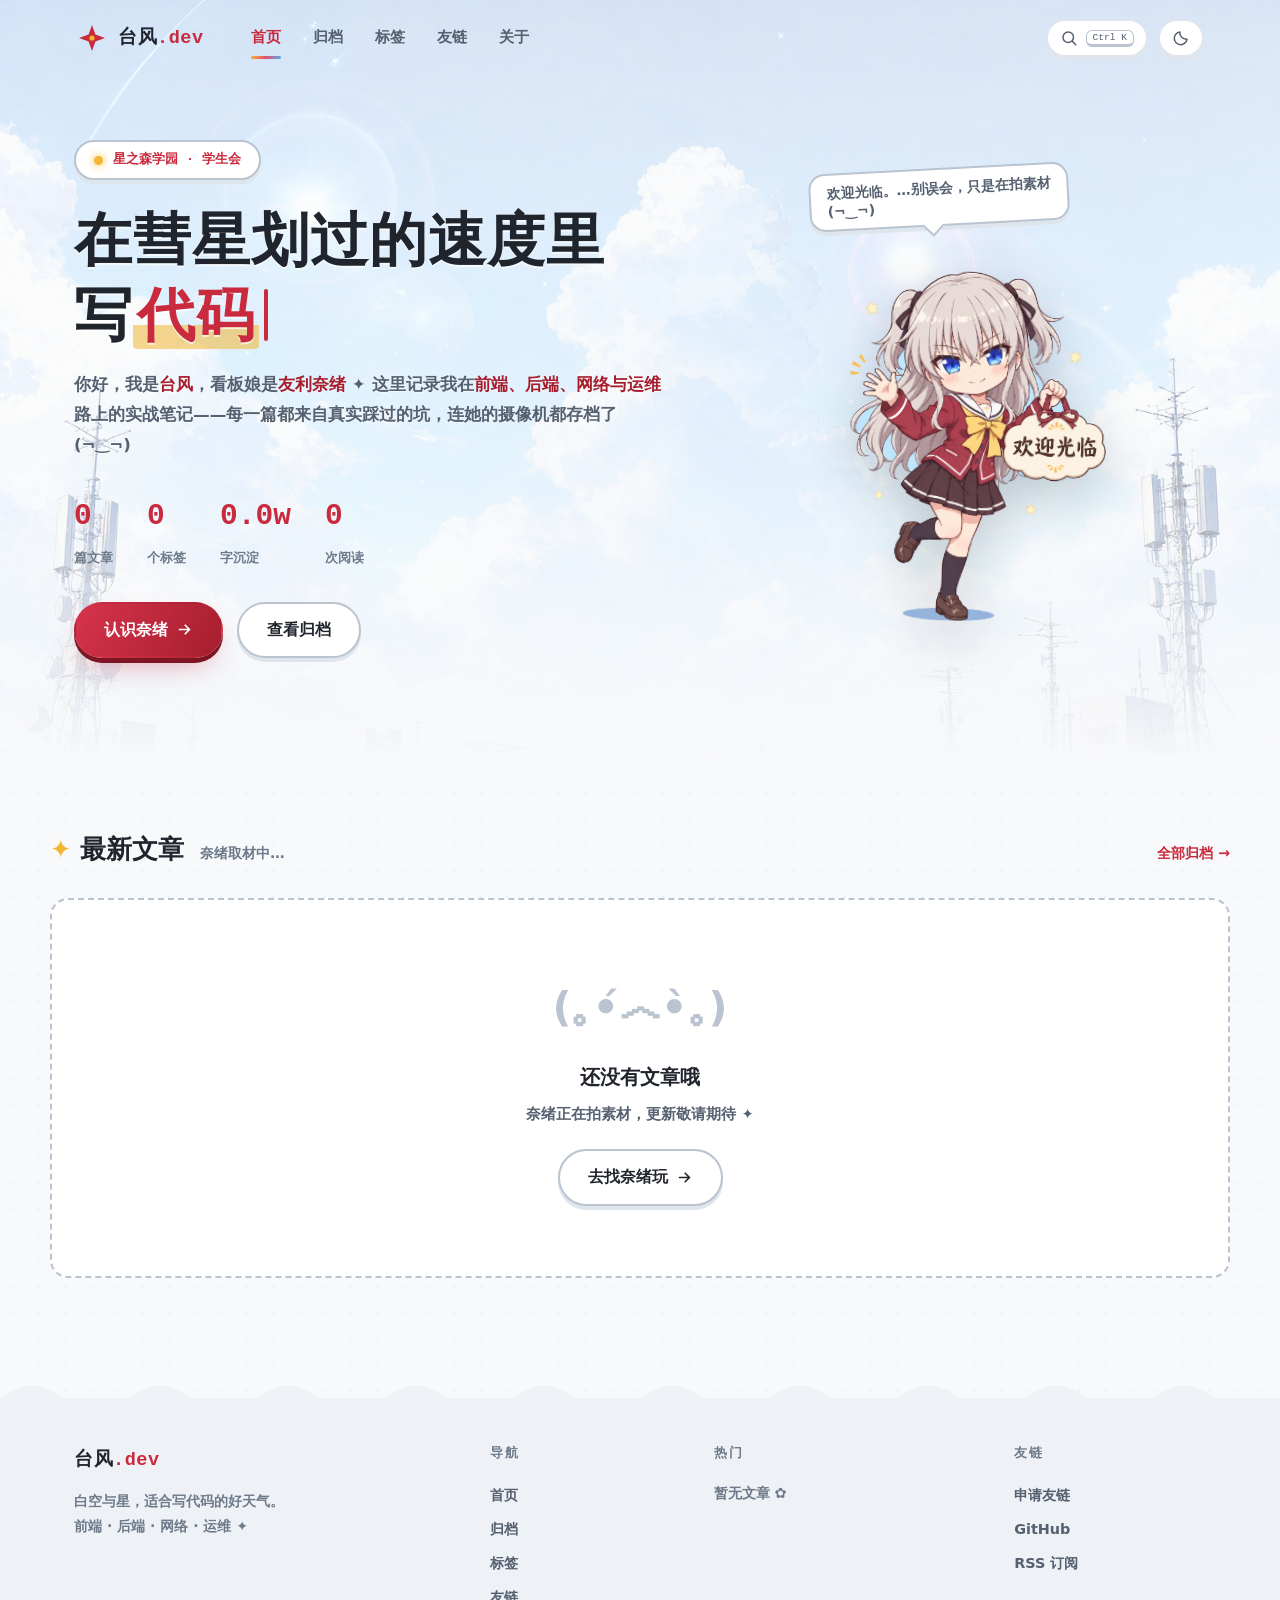
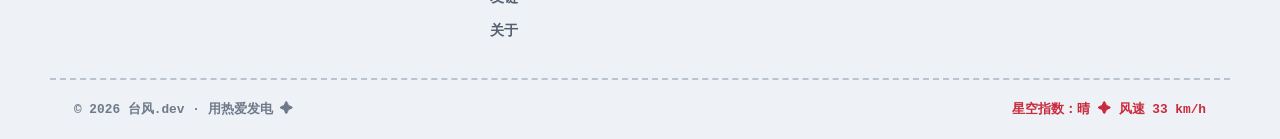
==== index.html @ ea3598ba "Publish 白空与星 static blog" ====
<!DOCTYPE html>
<html lang="zh-CN" data-theme="light">
<head>
<meta charset="UTF-8">
<meta name="viewport" content="width=device-width, initial-scale=1.0">
<title>台风.dev — 白空与星的技术博客</title>
<meta name="description" content="台风的个人技术博客：白色为主的二次元配色，看板娘友利奈绪，前端、后端、网络与运维的实战笔记。">
<link rel="icon" href="data:image/svg+xml,%3Csvg xmlns='http://www.w3.org/2000/svg' viewBox='0 0 32 32'%3E%3Ccircle cx='16' cy='16' r='15' fill='%23ffffff'/%3E%3Cpath d='M16 4l3 9 9 3-9 3-3 9-3-9-9-3 9-3z' fill='%23c92a3d'/%3E%3Ccircle cx='16' cy='16' r='2.4' fill='%23f2b632'/%3E%3C/svg%3E">
<link rel="stylesheet" href="css/style.css">
</head>
<body>
<div class="progress-bar" id="progressBar"></div>
<div class="petals" id="petals" aria-hidden="true"></div>

<header class="nav" id="nav">
  <div class="nav-inner">
    <a class="logo" href="#/" aria-label="返回首页">
      <svg class="logo-mark" viewBox="0 0 32 32" aria-hidden="true">
        <path d="M16 3l3.4 9.6L29 16l-9.6 3.4L16 29l-3.4-9.6L3 16l9.6-3.4z" fill="currentColor"/>
        <circle cx="16" cy="16" r="2.6" fill="var(--amber)"/>
      </svg>
      <span class="logo-text">台风<i>.dev</i></span>
    </a>
    <nav class="nav-links" id="navLinks" aria-label="主导航">
      <a href="#/" data-nav="home">首页</a>
      <a href="#/archive" data-nav="archive">归档</a>
      <a href="#/tags" data-nav="tags">标签</a>
      <a href="#/links" data-nav="links">友链</a>
      <a href="#/about" data-nav="about">关于</a>
      <span class="nav-indicator" id="navIndicator"></span>
    </nav>
    <div class="nav-actions">
      <button class="icon-btn search-trigger" id="searchTrigger" aria-label="搜索文章 (Ctrl+K)" title="搜索 (Ctrl+K)">
        <svg viewBox="0 0 24 24"><circle cx="11" cy="11" r="7"/><path d="M21 21l-4.3-4.3"/></svg>
        <kbd>Ctrl K</kbd>
      </button>
      <button class="icon-btn" id="themeToggle" aria-label="切换主题" title="切换主题"></button>
      <button class="icon-btn menu-btn" id="menuBtn" aria-label="打开菜单" aria-expanded="false">
        <svg viewBox="0 0 24 24"><path d="M4 7h16M4 12h16M4 17h16"/></svg>
      </button>
    </div>
  </div>
</header>

<main id="view" class="view"></main>

<footer class="footer">
  <svg class="footer-wave" viewBox="0 0 1200 33" preserveAspectRatio="none" aria-hidden="true">
    <path d="M0 33 Q30 6 60 33 T120 33 T180 33 T240 33 T300 33 T360 33 T420 33 T480 33 T540 33 T600 33 T660 33 T720 33 T780 33 T840 33 T900 33 T960 33 T1020 33 T1080 33 T1140 33 T1200 33 Z" fill="var(--bg2)"/>
  </svg>
  <div class="footer-inner">
    <div class="footer-brand">
      <span class="logo-text">台风<i>.dev</i></span>
      <p>白空与星，适合写代码的好天气。<br>前端 · 后端 · 网络 · 运维 ✦</p>
    </div>
    <div class="footer-col">
      <h4>导航</h4>
      <a href="#/">首页</a><a href="#/archive">归档</a><a href="#/tags">标签</a><a href="#/links">友链</a><a href="#/about">关于</a>
    </div>
    <div class="footer-col">
      <h4>热门</h4>
      <div id="footerHot"></div>
    </div>
    <div class="footer-col">
      <h4>友链</h4>
      <a href="#/links">申请友链</a>
      <a href="https://github.com/taifeng1230" target="_blank" rel="noopener">GitHub</a>
      <a href="#" id="footerRss">RSS 订阅</a>
    </div>
  </div>
  <div class="footer-base">
    <span>© 2026 台风.dev · 用热爱发电 ✦</span>
    <span class="footer-wind" id="footerWind">星空指数：晴</span>
  </div>
</footer>

<button class="back-top" id="backTop" aria-label="回到顶部" title="回到顶部">
  <svg viewBox="0 0 24 24"><path d="M12 19V5M5 12l7-7 7 7"/></svg>
</button>

<div class="search-overlay" id="searchOverlay" hidden>
  <div class="search-panel" role="dialog" aria-modal="true" aria-label="搜索文章">
    <div class="search-input-row">
      <svg viewBox="0 0 24 24"><circle cx="11" cy="11" r="7"/><path d="M21 21l-4.3-4.3"/></svg>
      <input type="text" id="searchInput" placeholder="搜索标题、标签或正文…" autocomplete="off">
      <kbd>Esc</kbd>
    </div>
    <div class="search-results" id="searchResults"></div>
    <div class="search-hints"><span><kbd>↑</kbd><kbd>↓</kbd> 选择</span><span><kbd>Enter</kbd> 打开</span><span><kbd>Esc</kbd> 关闭</span></div>
  </div>
</div>

<div class="toast-stack" id="toastStack" aria-live="polite"></div>

<div class="search-overlay" id="rssOverlay" hidden>
  <div class="search-panel rss-panel" role="dialog" aria-modal="true" aria-label="RSS 订阅说明">
    <div class="rss-head">
      <h3>✦ RSS 订阅</h3>
      <button class="icon-btn" id="rssClose" aria-label="关闭 RSS 面板">
        <svg viewBox="0 0 24 24"><path d="M6 6l12 12M18 6L6 18"/></svg>
      </button>
    </div>
    <div class="rss-body">
      <p class="rss-what">RSS 是一种<b>站点更新订阅格式</b>：把下面的订阅地址交给阅读器（Feedly、Inoreader、NetNewsWire 等），它会定期抓取本站的 feed.xml——有新文章时自动出现在你的订阅列表里，不用反复打开博客检查更新。</p>
      <div class="rss-url-row">
        <code id="rssUrl">…</code>
        <button class="btn btn-ghost" id="rssCopy">复制地址</button>
      </div>
      <p class="cf-hint" id="rssNote"></p>
      <div class="rss-actions">
        <button class="btn btn-primary" id="rssDownload">下载 feed.xml</button>
        <a class="btn btn-ghost" href="https://github.com/taifeng1230" target="_blank" rel="noopener">去 GitHub 找站长</a>
      </div>
    </div>
  </div>
</div>

<script src="js/posts.js"></script>
<script src="js/app.js"></script>
</body>
</html>
---- css/style.css ----
/* ============================================================
   台风.dev · 白空与星 — 白色为主的二次元配色
   取色自友利奈绪：星之森制服绯红 × 领结琥珀 × 瞳色钴蓝 × 银发冷灰
   昼：白空（white-dominant）  夜：星空（Charlotte 星夜）
   ============================================================ */

:root {
  --bg: #f8f9fb;
  --bg2: #eef1f5;
  --surface: #ffffff;
  --surface2: #f4f6f9;
  --overlay: rgba(255, 255, 255, .9);
  --line: #dfe5ec;
  --line-strong: #b9c4d0;
  --ink: #20242c;
  --muted: #556070;
  --faint: #6e7a8a;

  --brand: #e8506a;
  --brand-deep: #c92a3d;
  --brand-ink: #a61e2e;
  --sky: #4dabf7;
  --sky-deep: #1971c2;
  --lav: #b197fc;
  --lav-deep: #6741d9;
  --mint: #37b24d;
  --amber: #f2b632;
  --amber-deep: #946800;
  --magenta: #d6336c;
  --green: #2f9e44;
  --red: #e03131;
  --violet: #7048e8;
  --blue: #228be6;

  --grad-brand: linear-gradient(120deg, #f2b632, #e8506a 48%, #4dabf7);
  --grad-btn: linear-gradient(120deg, #d6334c, #a61e2e);
  --hard: 0 4px 0 var(--line);
  --shadow: 0 18px 44px -18px rgba(32, 36, 44, .22);
  --radius: 18px;
  --nav-h: 76px;
  --mono: "Cascadia Code", "JetBrains Mono", Consolas, "Courier New", monospace;
  --sans: "Segoe UI", "PingFang SC", "Hiragino Sans GB", "Microsoft YaHei", system-ui, sans-serif;
  --star-uri: url("data:image/svg+xml,%3Csvg xmlns='http://www.w3.org/2000/svg' viewBox='0 0 24 24'%3E%3Cpath d='M12 2l2.4 7.6L22 12l-7.6 2.4L12 22l-2.4-7.6L2 12l7.6-2.4z' fill='%23ffffff'/%3E%3C/svg%3E");
}

[data-theme="dark"] {
  --bg: #10141d;
  --bg2: #161c28;
  --surface: #1a2130;
  --surface2: #232c3d;
  --overlay: rgba(16, 20, 29, .9);
  --line: rgba(116, 192, 252, .2);
  --line-strong: rgba(116, 192, 252, .42);
  --ink: #f2f5fa;
  --muted: #b9c3d2;
  --faint: #8b97a8;
  --brand: #ff8787;
  --brand-deep: #ff6b6b;
  --brand-ink: #ffc9c9;
  --sky: #74c0fc;
  --sky-deep: #74c0fc;
  --lav: #b197fc;
  --lav-deep: #b197fc;
  --mint: #69db7c;
  --amber: #fcc419;
  --amber-deep: #fcc419;
  --magenta: #f783ac;
  --green: #69db7c;
  --red: #ff6b6b;
  --violet: #b197fc;
  --blue: #74c0fc;
  --hard: 0 4px 0 rgba(116, 192, 252, .14);
  --shadow: 0 18px 44px -18px rgba(0, 0, 0, .65);
}

* { margin: 0; padding: 0; box-sizing: border-box; }
html { scroll-behavior: smooth; scroll-padding-top: calc(var(--nav-h) + 16px); }

body {
  font-family: var(--sans);
  background: var(--bg);
  background-image: radial-gradient(rgba(77, 171, 247, .07) 1.5px, transparent 1.5px);
  background-size: 26px 26px;
  color: var(--ink);
  line-height: 1.8;
  min-height: 100vh;
  overflow-x: hidden;
}
html.theme-anim body { transition: background-color .4s ease, color .4s ease; }
[data-theme="dark"] body { background-image: radial-gradient(rgba(252, 196, 25, .06) 1.5px, transparent 1.5px); }

::selection { background: rgba(242, 182, 50, .45); }

/* ---- 星色滚动条 ---- */
::-webkit-scrollbar { width: 11px; height: 11px; }
::-webkit-scrollbar-track { background: var(--bg2); }
::-webkit-scrollbar-thumb {
  background: linear-gradient(180deg, var(--amber), var(--brand));
  border-radius: 8px; border: 2.5px solid var(--bg2);
}
::-webkit-scrollbar-thumb:hover { background: linear-gradient(180deg, var(--brand-deep), var(--sky-deep)); }
* { scrollbar-width: thin; scrollbar-color: var(--brand) var(--bg2); }

a { color: var(--brand-deep); text-decoration: none; }
button { font-family: inherit; cursor: pointer; }
img { max-width: 100%; }
kbd {
  font-family: var(--mono); font-size: .72em; color: var(--muted);
  border: 1.5px solid var(--line-strong); border-bottom-width: 3px;
  border-radius: 6px; padding: 1px 6px; background: var(--surface);
}
svg { display: block; }

/* ---- 主题切换：圆形扩散 ---- */
::view-transition-old(root), ::view-transition-new(root) { animation: none; mix-blend-mode: normal; }
::view-transition-old(root) { z-index: 1; }
::view-transition-new(root) { z-index: 2; }

/* ============ 飘落星屑 ============ */
.petals { position: fixed; inset: 0; pointer-events: none; z-index: 60; overflow: hidden; }
.petal {
  position: absolute; top: -6vh;
  background: linear-gradient(135deg, #fff, var(--amber));
  clip-path: polygon(50% 0, 61% 39%, 100% 50%, 61% 61%, 50% 100%, 39% 61%, 0 50%, 39% 39%);
  filter: drop-shadow(0 0 5px rgba(242, 182, 50, .55));
  animation: petal-fall linear infinite;
}
[data-theme="dark"] .petal { filter: drop-shadow(0 0 7px rgba(252, 196, 25, .8)); }
@keyframes petal-fall {
  0% { transform: translate3d(0, -6vh, 0) rotate(0deg); }
  100% { transform: translate3d(var(--sway), 108vh, 0) rotate(var(--spin)); }
}
.burst {
  position: fixed; z-index: 220; pointer-events: none;
  width: 12px; height: 12px;
  background: linear-gradient(135deg, #fff, var(--amber));
  clip-path: polygon(50% 0, 61% 39%, 100% 50%, 61% 61%, 50% 100%, 39% 61%, 0 50%, 39% 39%);
  animation: burst-fly .8s cubic-bezier(.2, .7, .3, 1) forwards;
}
.burst-heart { background: none; clip-path: none; width: auto; height: auto; color: var(--brand-deep); font-size: 15px; line-height: 1; }
@keyframes burst-fly {
  from { transform: translate(0, 0) rotate(0deg) scale(1); opacity: 1; }
  to { transform: translate(var(--dx), var(--dy)) rotate(var(--rot)) scale(.4); opacity: 0; }
}

/* ============ 阅读进度条 ============ */
.progress-bar {
  position: fixed; top: 0; left: 0; z-index: 120;
  height: 4px; width: 100%;
  background: linear-gradient(90deg, var(--amber), var(--brand), var(--sky), var(--lav));
  border-radius: 0 4px 4px 0;
  transform-origin: left; transform: scaleX(0);
}

/* ============ 导航：下滑收成浮动胶囊 ============ */
.nav { position: fixed; top: 0; left: 0; right: 0; z-index: 100; }
.nav-inner {
  max-width: 1180px; margin: 0 auto; height: var(--nav-h);
  padding: 0 24px; display: flex; align-items: center; gap: 26px;
  border: 2px solid transparent; border-radius: 0;
  transition: all .45s cubic-bezier(.35, 1.3, .4, 1);
}
.nav.scrolled .nav-inner {
  max-width: 920px; height: 58px; margin: 10px auto;
  padding: 0 20px; border-radius: 999px;
  background: var(--overlay);
  backdrop-filter: blur(14px); -webkit-backdrop-filter: blur(14px);
  border-color: var(--line-strong);
  box-shadow: var(--hard), var(--shadow);
}
.logo { display: flex; align-items: center; gap: 10px; color: var(--brand-deep); }
.logo-mark { width: 32px; height: 32px; animation: spin-slow 18s linear infinite; }
@keyframes spin-slow { to { transform: rotate(360deg); } }
.logo-text { font-weight: 900; font-size: 1.16rem; color: var(--ink); letter-spacing: .5px; }
.logo-text i { font-style: normal; color: var(--brand-deep); font-family: var(--mono); }

.nav-links { position: relative; display: flex; gap: 2px; margin-left: 6px; }
.nav-links a {
  position: relative; padding: 8px 15px; border-radius: 999px;
  color: var(--muted); font-size: .95rem; font-weight: 700;
  transition: color .2s, background .2s, transform .2s;
}
.nav-links a:hover { color: var(--brand-deep); background: var(--surface2); transform: translateY(-1px); }
.nav-links a.active { color: var(--brand-deep); }
.nav-indicator {
  position: absolute; bottom: 1px; height: 3px; border-radius: 3px;
  background: var(--grad-brand);
  transition: left .4s cubic-bezier(.5, 1.5, .4, 1), width .4s cubic-bezier(.5, 1.5, .4, 1), opacity .3s;
  pointer-events: none;
}

.nav-actions { margin-left: auto; display: flex; align-items: center; gap: 10px; }
.icon-btn {
  display: flex; align-items: center; gap: 8px;
  background: var(--surface); border: 2px solid var(--line);
  color: var(--muted); border-radius: 999px; padding: 8px 12px;
  box-shadow: var(--hard);
  transition: color .2s, border-color .2s, transform .15s, box-shadow .15s;
}
.icon-btn:hover { color: var(--brand-deep); border-color: var(--line-strong); transform: translateY(-2px); box-shadow: 0 6px 0 var(--line); }
.icon-btn:active { transform: translateY(1px); box-shadow: 0 2px 0 var(--line); }
.icon-btn svg { width: 18px; height: 18px; fill: none; stroke: currentColor; stroke-width: 2; stroke-linecap: round; stroke-linejoin: round; }
.menu-btn { display: none; }

/* ============ 主容器 ============ */
.view { min-height: 70vh; }
.wrap { max-width: 1180px; margin: 0 auto; padding: 0 24px; }

/* ============ Hero：白空封面 ============ */
.hero { position: relative; overflow: hidden; padding: calc(var(--nav-h) + 64px) 0 110px; }
.hero-cover {
  position: absolute; inset: 0; width: 100%; height: 100%;
  object-fit: cover; object-position: center 32%;
  transition: filter .5s ease;
}
[data-theme="dark"] .hero-cover { filter: brightness(.34) saturate(.7) hue-rotate(-8deg); }
.hero-veil {
  position: absolute; inset: 0;
  background: linear-gradient(180deg, rgba(248, 249, 251, .1) 0%, rgba(248, 249, 251, .42) 62%, var(--bg) 99%);
}
[data-theme="dark"] .hero-veil { background: linear-gradient(180deg, rgba(16, 20, 29, .3) 0%, rgba(16, 20, 29, .66) 62%, var(--bg) 99%); }
.wave-divider { position: absolute; left: 0; right: 0; bottom: -1px; width: 100%; height: 34px; }

.hero-inner {
  position: relative; max-width: 1180px; margin: 0 auto; padding: 0 24px;
  display: grid; grid-template-columns: 1.15fr .85fr; gap: 44px; align-items: center;
}
.hero-eyebrow {
  display: inline-flex; align-items: center; gap: 10px;
  font-family: var(--mono); font-size: .84rem; font-weight: 700; color: var(--brand-deep);
  border: 2px solid var(--line-strong); border-radius: 999px;
  padding: 6px 18px; background: var(--surface); box-shadow: var(--hard);
}
.hero-eyebrow .dot { width: 9px; height: 9px; border-radius: 50%; background: var(--amber); box-shadow: 0 0 10px var(--amber); animation: pulse 2s ease-in-out infinite; }
@keyframes pulse { 50% { opacity: .35; } }

.hero-title {
  margin: 24px 0 16px; font-size: clamp(2.1rem, 5vw, 3.6rem);
  line-height: 1.3; font-weight: 900; letter-spacing: 1px;
  text-shadow: 0 2px 0 rgba(255, 255, 255, .65);
}
[data-theme="dark"] .hero-title { text-shadow: 0 2px 14px rgba(0, 0, 0, .6); }
.hero-title .grad {
  color: var(--brand-deep);
  background: linear-gradient(transparent 64%, rgba(242, 182, 50, .55) 64%);
  border-radius: 4px; padding: 0 4px;
}
[data-theme="dark"] .hero-title .grad { color: var(--brand); background: linear-gradient(transparent 64%, rgba(252, 196, 25, .28) 64%); }
.type-cursor { display: inline-block; width: 4px; height: .9em; vertical-align: -.1em; background: var(--brand-deep); margin-left: 5px; border-radius: 2px; animation: blink 1s steps(1) infinite; }
@keyframes blink { 50% { opacity: 0; } }

.hero-sub { max-width: 600px; color: var(--muted); font-size: 1.04rem; font-weight: 600; text-shadow: 0 1px 0 rgba(255,255,255,.6); }
[data-theme="dark"] .hero-sub { text-shadow: none; }
.hero-sub b { color: var(--brand-ink); }

.hero-stats { display: flex; flex-wrap: wrap; gap: 34px; margin: 30px 0 30px; }
.stat b { display: block; font-size: 1.85rem; font-weight: 900; font-family: var(--mono); color: var(--brand-deep); }
.stat span { color: var(--faint); font-size: .84rem; font-weight: 700; }

.hero-cta { display: flex; gap: 14px; flex-wrap: wrap; }
.btn {
  display: inline-flex; align-items: center; gap: 8px;
  padding: 12px 28px; border-radius: 999px; font-size: .98rem; font-weight: 800;
  border: 2px solid transparent; transition: transform .18s, box-shadow .18s, background .2s, color .2s;
}
.btn:active { transform: scale(.96); }
.btn svg { width: 17px; height: 17px; fill: none; stroke: currentColor; stroke-width: 2.4; stroke-linecap: round; stroke-linejoin: round; }
.btn-primary { background: var(--grad-btn); color: #fff; box-shadow: 0 5px 0 #7d1622, 0 14px 30px -12px rgba(201, 42, 61, .5); }
.btn-primary:hover { transform: translateY(-3px); box-shadow: 0 8px 0 #7d1622, 0 20px 36px -12px rgba(201, 42, 61, .6); }
.btn-primary:active { transform: translateY(2px); box-shadow: 0 2px 0 #7d1622; }
.btn-ghost { background: var(--surface); border-color: var(--line-strong); color: var(--ink); box-shadow: var(--hard); }
.btn-ghost:hover { border-color: var(--brand); color: var(--brand-deep); transform: translateY(-3px); box-shadow: 0 6px 0 var(--line); }

/* ---- 看板娘：友利奈绪（透明贴纸） ---- */
.hero-mascot { position: relative; background: none; border: none; padding: 100px 0 0; justify-self: center; }
.hero-mascot img {
  width: min(360px, 80vw);
  filter: drop-shadow(0 16px 26px rgba(32, 36, 44, .22));
  transform: rotate(1.5deg); animation: mascot-float 5.5s ease-in-out infinite;
  transition: transform .3s;
}
[data-theme="dark"] .hero-mascot img { filter: drop-shadow(0 16px 30px rgba(0, 0, 0, .6)) drop-shadow(0 0 22px rgba(252, 196, 25, .18)); }
.hero-mascot:hover img { transform: rotate(-1deg) scale(1.03); }
.hero-mascot.bounce img { animation: mascot-bounce .6s cubic-bezier(.3, 1.6, .4, 1); }
@keyframes mascot-float { 50% { translate: 0 -12px; } }
@keyframes mascot-bounce { 35% { transform: rotate(-4deg) scale(1.07) translateY(-14px); } 70% { transform: rotate(3deg) scale(.97); } }
.mascot-bubble {
  position: absolute; top: 0; left: 4%; z-index: 2; max-width: 260px;
  background: var(--surface); border: 2px solid var(--line-strong); border-radius: 16px;
  padding: 10px 16px; font-size: .87rem; font-weight: 700; color: var(--muted);
  box-shadow: var(--hard); transform: rotate(-3deg); text-align: left;
  transition: opacity .3s;
}
.mascot-bubble::after {
  content: ""; position: absolute; bottom: -9px; left: 44%;
  width: 14px; height: 14px; background: var(--surface);
  border-right: 2px solid var(--line-strong); border-bottom: 2px solid var(--line-strong);
  transform: rotate(45deg);
}
.mascot-bubble.fade { opacity: 0; }

/* ============ 区块 ============ */
.section { padding: 58px 0 30px; }
.section-head { display: flex; align-items: baseline; gap: 16px; margin-bottom: 26px; flex-wrap: wrap; }
.section-head h2 { font-size: 1.6rem; font-weight: 900; }
.section-head h2::before { content: "✦ "; color: var(--amber); }
.section-sub { color: var(--faint); font-size: .9rem; font-weight: 600; }
.section-head .more { margin-left: auto; font-size: .9rem; font-weight: 800; }

/* ============ 筛选条 ============ */
.filter-bar { display: flex; align-items: center; gap: 10px; flex-wrap: wrap; margin-bottom: 28px; }
.chip {
  padding: 7px 18px; border-radius: 999px; font-size: .88rem; font-weight: 800;
  background: var(--surface); border: 2px solid var(--line); color: var(--muted);
  box-shadow: var(--hard); transition: all .2s;
}
.chip:nth-child(odd) { transform: rotate(-1.2deg); }
.chip:nth-child(even) { transform: rotate(1deg); }
.chip:hover { color: var(--brand-deep); border-color: var(--line-strong); transform: rotate(0) translateY(-2px); }
.chip.active { background: #fff4d6; border-color: var(--amber); color: var(--amber-deep); transform: rotate(-2deg) scale(1.05); }
[data-theme="dark"] .chip.active { background: rgba(252, 196, 25, .16); color: var(--amber); }
.sort-select {
  margin-left: auto; padding: 8px 14px; border-radius: 999px;
  background: var(--surface); color: var(--ink); border: 2px solid var(--line);
  font-family: inherit; font-size: .88rem; font-weight: 700; outline: none; box-shadow: var(--hard);
}
.sort-select:focus { border-color: var(--brand); }

/* ============ 文章卡片：白贴纸 ============ */
.post-grid { display: grid; grid-template-columns: repeat(3, 1fr); gap: 24px; }
.post-card {
  position: relative; display: flex; flex-direction: column;
  background: var(--surface); border: 2px solid var(--line);
  border-radius: var(--radius); overflow: hidden; box-shadow: var(--hard);
  transition: transform .25s cubic-bezier(.3, 1.4, .4, 1), border-color .25s, box-shadow .25s;
}
.post-card:hover { transform: translateY(-6px) rotate(-.5deg); border-color: var(--line-strong); box-shadow: 0 9px 0 var(--line), var(--shadow); }
.post-card.featured { grid-column: 1 / -1; flex-direction: row; }
.post-card.featured .card-cover { width: 42%; min-height: 260px; flex-shrink: 0; }
.post-card.featured .card-title { font-size: 1.45rem; }

.card-cover {
  position: relative; height: 150px; overflow: hidden;
  display: flex; align-items: center; justify-content: center;
  background:
    radial-gradient(circle at 24% 30%, hsl(var(--h) 65% 93% / .9), transparent 58%),
    radial-gradient(circle at 80% 76%, hsl(calc(var(--h) + 40) 60% 90% / .8), transparent 55%),
    linear-gradient(150deg, hsl(var(--h) 45% 97%), hsl(calc(var(--h) + 40) 40% 93%));
}
[data-theme="dark"] .card-cover {
  background:
    radial-gradient(circle at 24% 30%, hsl(var(--h) 50% 32% / .85), transparent 58%),
    radial-gradient(circle at 80% 76%, hsl(calc(var(--h) + 25) 45% 27% / .75), transparent 55%),
    linear-gradient(150deg, hsl(var(--h) 40% 21%), hsl(calc(var(--h) + 40) 35% 16%));
}
.card-cover::after {
  content: ""; position: absolute; inset: 0; opacity: .5;
  background-image: var(--star-uri); background-size: 82px 82px; background-position: 12px 8px;
}
[data-theme="dark"] .card-cover::after { opacity: .14; }
.cover-glyph {
  position: relative; z-index: 1;
  font-family: var(--mono); font-size: 2.9rem; font-weight: 800;
  color: hsl(var(--h) 50% 36%); text-shadow: 0 2px 0 rgba(255, 255, 255, .7);
  transition: transform .35s cubic-bezier(.3, 1.6, .4, 1);
}
[data-theme="dark"] .cover-glyph { color: hsl(var(--h) 80% 78%); text-shadow: 0 2px 10px rgba(0,0,0,.5); }
.post-card:hover .cover-glyph { transform: scale(1.16) rotate(-6deg); }
.cover-badge {
  position: absolute; top: 14px; left: 14px; z-index: 1;
  font-size: .74rem; font-weight: 900; letter-spacing: 1px;
  padding: 4px 14px; border-radius: 999px; transform: rotate(-3deg);
  background: linear-gradient(120deg, var(--amber), var(--brand-deep)); color: #fff;
  box-shadow: 0 3px 0 rgba(125, 22, 34, .35);
}

.card-body { display: flex; flex-direction: column; gap: 12px; padding: 22px; flex: 1; }
.card-tags { display: flex; gap: 8px; flex-wrap: wrap; }
.tag {
  font-size: .76rem; font-weight: 800; padding: 3px 12px; border-radius: 999px;
  color: hsl(var(--th, 350) 60% 34%); background: hsl(var(--th, 350) 65% 96%);
  border: 1.5px solid hsl(var(--th, 350) 55% 84%); transform: rotate(-1deg);
}
.tag:nth-child(even) { transform: rotate(1.4deg); }
[data-theme="dark"] .tag { color: hsl(var(--th, 350) 80% 76%); background: hsl(var(--th, 350) 40% 24% / .6); border-color: hsl(var(--th, 350) 50% 42%); }
.card-title { font-size: 1.12rem; font-weight: 900; line-height: 1.55; color: var(--ink); transition: color .2s; }
.post-card:hover .card-title { color: var(--brand-deep); }
.card-excerpt {
  color: var(--muted); font-size: .9rem; line-height: 1.75;
  display: -webkit-box; -webkit-line-clamp: 3; -webkit-box-orient: vertical; overflow: hidden;
}
.card-meta {
  margin-top: auto; padding-top: 12px; border-top: 2px dashed var(--line);
  display: flex; gap: 14px; flex-wrap: wrap; color: var(--faint); font-size: .78rem; font-family: var(--mono); font-weight: 600;
}
.card-meta span { display: inline-flex; align-items: center; gap: 5px; }
.card-meta svg { width: 13px; height: 13px; fill: none; stroke: currentColor; stroke-width: 2; stroke-linecap: round; }
.card-link { position: absolute; inset: 0; z-index: 2; }
.card-link:focus-visible { outline: 3px solid var(--brand); outline-offset: -3px; border-radius: var(--radius); }

.empty-state { text-align: center; padding: 70px 20px; color: var(--faint); font-weight: 700; }
.empty-state .big { font-size: 3rem; font-family: var(--mono); color: var(--line-strong); }
.empty-kaomoji { font-size: 2.6rem; color: var(--line-strong); margin-bottom: 14px; animation: mascot-float 4s ease-in-out infinite; }
.empty-title { font-size: 1.25rem; font-weight: 900; color: var(--ink); margin-bottom: 6px; }
.empty-sub { font-size: .92rem; color: var(--muted); margin-bottom: 22px; }
.empty-state .btn { margin: 0 auto; }
.post-grid > .empty-state { grid-column: 1 / -1; background: var(--surface); border: 2px dashed var(--line-strong); border-radius: var(--radius); }
.footer-empty { color: var(--faint); font-size: .9rem; font-weight: 600; }

/* ============ 文章页 ============ */
.post-page { padding-top: calc(var(--nav-h) + 36px); }
.post-layout {
  max-width: 1180px; margin: 0 auto; padding: 0 24px 60px;
  display: grid; grid-template-columns: minmax(0, 1fr) 240px; gap: 48px;
}
.post-main { min-width: 0; }
.post-hero { margin-bottom: 30px; }
.crumb { font-size: .86rem; font-weight: 700; color: var(--faint); margin-bottom: 18px; display: inline-flex; gap: 8px; align-items: center; }
.crumb a { color: var(--muted); } .crumb a:hover { color: var(--brand-deep); }
.post-title { font-size: clamp(1.55rem, 3.4vw, 2.2rem); font-weight: 900; line-height: 1.45; margin: 14px 0 16px; }
.post-meta { display: flex; flex-wrap: wrap; gap: 16px; color: var(--faint); font-size: .84rem; font-family: var(--mono); font-weight: 600; align-items: center; }
.post-meta svg { width: 14px; height: 14px; fill: none; stroke: currentColor; stroke-width: 2; stroke-linecap: round; }
.post-meta span { display: inline-flex; align-items: center; gap: 6px; }
.post-banner {
  height: 180px; border-radius: var(--radius); margin: 26px 0 8px;
  position: relative; overflow: hidden; border: 2px solid var(--line);
  display: flex; align-items: center; justify-content: center; box-shadow: var(--hard);
  background:
    radial-gradient(circle at 20% 30%, hsl(var(--h) 65% 93% / .9), transparent 55%),
    radial-gradient(circle at 82% 70%, hsl(calc(var(--h) + 40) 60% 90% / .8), transparent 55%),
    linear-gradient(150deg, hsl(var(--h) 45% 97%), hsl(calc(var(--h) + 40) 40% 93%));
}
[data-theme="dark"] .post-banner {
  background:
    radial-gradient(circle at 20% 30%, hsl(var(--h) 50% 32% / .85), transparent 55%),
    radial-gradient(circle at 82% 70%, hsl(calc(var(--h) + 25) 45% 27% / .75), transparent 55%),
    linear-gradient(150deg, hsl(var(--h) 40% 21%), hsl(calc(var(--h) + 40) 35% 16%));
}
.post-banner::after { content: ""; position: absolute; inset: 0; opacity: .45; background-image: var(--star-uri); background-size: 96px 96px; }
[data-theme="dark"] .post-banner::after { opacity: .12; }
.post-banner .cover-glyph { font-size: 3.8rem; }

/* ---- Markdown 正文 ---- */
.md { font-size: 1.02rem; color: var(--ink); }
.md > * { margin-bottom: 1.15em; }
.md h2 {
  font-size: 1.45rem; font-weight: 900; margin: 2em 0 .8em;
  padding-left: 15px; border-left: 5px solid var(--brand); border-radius: 2px;
  scroll-margin-top: calc(var(--nav-h) + 20px);
}
.md h3 { font-size: 1.16rem; font-weight: 800; margin: 1.6em 0 .7em; color: var(--sky-deep); scroll-margin-top: calc(var(--nav-h) + 20px); }
.md h3::before { content: "▸ "; color: var(--amber); }
.md strong { color: var(--brand-deep); font-weight: 800; }
.md em { color: var(--lav-deep); font-style: normal; border-bottom: 2px dotted var(--lav); }
.md a { border-bottom: 2px solid var(--line-strong); font-weight: 700; }
.md a:hover { border-bottom-color: var(--brand); color: var(--brand-deep); }
.md ul, .md ol { padding-left: 1.6em; }
.md li { margin-bottom: .4em; }
.md li::marker { color: var(--brand); font-weight: 800; }
.md blockquote {
  padding: 14px 20px; border-radius: 0 16px 16px 0;
  border-left: 5px solid var(--amber);
  background: linear-gradient(90deg, rgba(242, 182, 50, .12), transparent);
  color: var(--muted);
}
.md blockquote p { color: var(--muted); margin: 0; }
.md hr { border: none; height: 3px; border-radius: 3px; background: var(--grad-brand); opacity: .55; margin: 2em 0; }
.md code:not(pre code) {
  font-family: var(--mono); font-size: .85em; font-weight: 600;
  background: #fdf1f2; color: var(--brand-ink);
  border: 1.5px solid #f3d3d8; border-radius: 7px; padding: 2px 7px;
}
[data-theme="dark"] .md code:not(pre code) { background: var(--surface2); color: var(--brand-ink); border-color: var(--line); }
.md table { width: 100%; border-collapse: collapse; font-size: .92rem; display: block; overflow-x: auto; }
.md th, .md td { padding: 10px 16px; border: 2px solid var(--line); text-align: left; white-space: nowrap; }
.md th { background: var(--surface2); color: var(--brand-deep); font-weight: 800; }
.md tr:nth-child(even) td { background: rgba(77, 171, 247, .05); }

/* ---- 代码块：星夜 ink ---- */
.code-block { border-radius: 16px; overflow: hidden; border: 2px solid var(--line); background: #141a26; box-shadow: var(--hard); }
.code-head { display: flex; align-items: center; gap: 8px; padding: 9px 14px; background: rgba(252, 196, 25, .07); border-bottom: 2px solid rgba(116, 192, 252, .16); }
.code-dots { display: flex; gap: 6px; }
.code-dots i { width: 10px; height: 10px; border-radius: 50%; }
.code-dots i:nth-child(1) { background: #ff8787; }
.code-dots i:nth-child(2) { background: #fcc419; }
.code-dots i:nth-child(3) { background: #69db7c; }
.code-lang { font-family: var(--mono); font-size: .74rem; font-weight: 700; color: #8b97a8; letter-spacing: 1.5px; text-transform: uppercase; margin-left: 6px; }
.copy-btn {
  margin-left: auto; display: inline-flex; align-items: center; gap: 6px;
  background: transparent; border: 1.5px solid rgba(116, 192, 252, .4);
  color: #b9c3d2; font-size: .74rem; font-weight: 700; border-radius: 999px; padding: 4px 12px;
  transition: all .2s;
}
.copy-btn:hover { color: #fcc419; border-color: #fcc419; transform: translateY(-1px); }
.copy-btn.ok { color: #69db7c; border-color: #69db7c; }
.copy-btn svg { width: 12px; height: 12px; fill: none; stroke: currentColor; stroke-width: 2; stroke-linecap: round; stroke-linejoin: round; }
.code-block pre { padding: 16px 18px; overflow-x: auto; }
.code-block code { font-family: var(--mono); font-size: .86rem; line-height: 1.75; color: #eef2f7; white-space: pre; }
.tok-kw { color: #ff8787; } .tok-str { color: #fcc419; } .tok-com { color: #7d8ea0; font-style: italic; }
.tok-num { color: #b197fc; } .tok-fn { color: #74c0fc; }

/* ---- 丝线目录 ---- */
.toc { position: sticky; top: calc(var(--nav-h) + 28px); align-self: start; max-height: calc(100vh - var(--nav-h) - 60px); overflow-y: auto; padding-left: 20px; }
.toc::before { content: ""; position: absolute; left: 6px; top: 4px; bottom: 4px; width: 2px; border-radius: 2px; background: linear-gradient(180deg, var(--amber), var(--brand), var(--sky)); opacity: .55; }
.toc-dot {
  position: absolute; left: 1px; top: 0; width: 12px; height: 12px; border-radius: 50%;
  background: var(--brand-deep); border: 2.5px solid var(--surface);
  box-shadow: 0 0 10px var(--amber); transition: top .25s ease;
}
.toc-title { font-family: var(--mono); font-size: .78rem; font-weight: 700; letter-spacing: 2px; color: var(--faint); margin-bottom: 12px; }
.toc-title::before { content: "✦ "; color: var(--amber); }
.toc a {
  display: block; padding: 5px 12px; font-size: .85rem; font-weight: 600; color: var(--muted);
  border-radius: 10px; transition: all .2s; line-height: 1.55;
}
.toc a.h3 { padding-left: 26px; font-size: .8rem; }
.toc a:hover { color: var(--brand-deep); background: var(--surface2); }
.toc a.active { color: var(--brand-deep); background: rgba(232, 80, 106, .1); font-weight: 800; }

/* ---- 点赞 / 分享 ---- */
.post-actions { display: flex; gap: 14px; margin: 40px 0 10px; flex-wrap: wrap; }
.like-btn, .share-btn {
  display: inline-flex; align-items: center; gap: 9px;
  padding: 11px 26px; border-radius: 999px; font-size: .94rem; font-weight: 800;
  background: var(--surface); border: 2px solid var(--line-strong); color: var(--muted);
  box-shadow: var(--hard); transition: all .2s;
}
.like-btn svg, .share-btn svg { width: 17px; height: 17px; fill: none; stroke: currentColor; stroke-width: 2; stroke-linecap: round; stroke-linejoin: round; transition: transform .25s; }
.like-btn:hover { color: var(--brand-deep); border-color: var(--brand); transform: translateY(-2px); }
.like-btn.liked { color: #fff; background: var(--grad-btn); border-color: transparent; box-shadow: 0 5px 0 #7d1622; }
.like-btn.liked svg { fill: currentColor; animation: heart-pop .45s cubic-bezier(.3, 1.8, .4, 1); }
@keyframes heart-pop { 40% { transform: scale(1.5) rotate(-8deg); } }
.share-btn:hover { color: var(--sky-deep); border-color: var(--sky); transform: translateY(-2px); }

/* ---- 上一篇 / 下一篇 ---- */
.post-nav { display: grid; grid-template-columns: 1fr 1fr; gap: 16px; margin: 34px 0; }
.pn-card {
  padding: 18px 22px; border-radius: 16px; background: var(--surface);
  border: 2px solid var(--line); box-shadow: var(--hard); transition: all .2s; color: var(--ink);
}
.pn-card:hover { border-color: var(--brand); transform: translateY(-3px); box-shadow: 0 7px 0 var(--line); }
.pn-card.next { text-align: right; }
.pn-dir { font-size: .76rem; font-family: var(--mono); font-weight: 700; color: var(--faint); display: block; margin-bottom: 6px; }
.pn-title { font-weight: 800; font-size: .94rem; line-height: 1.55; display: -webkit-box; -webkit-line-clamp: 2; -webkit-box-orient: vertical; overflow: hidden; }
.pn-card:hover .pn-title { color: var(--brand-deep); }
.pn-card.placeholder { visibility: hidden; }

/* ---- 相关文章 ---- */
.related-grid { display: grid; grid-template-columns: repeat(3, 1fr); gap: 16px; }
.rel-card { padding: 18px; border-radius: 16px; background: var(--surface); border: 2px solid var(--line); box-shadow: var(--hard); color: var(--ink); transition: all .2s; }
.rel-card:hover { border-color: var(--line-strong); transform: translateY(-4px) rotate(-.6deg); }
.rel-card .tag { margin-bottom: 10px; display: inline-block; }
.rel-title { font-size: .92rem; font-weight: 800; line-height: 1.6; }
.rel-card:hover .rel-title { color: var(--brand-deep); }

/* ---- 评论区 ---- */
.comments { margin-top: 46px; }
.comment-form { background: var(--surface); border: 2px solid var(--line); border-radius: var(--radius); padding: 24px; margin-bottom: 26px; box-shadow: var(--hard); }
.comment-form h3 { font-size: 1.05rem; font-weight: 900; margin-bottom: 14px; }
.comment-form h3 span { color: var(--brand-deep); font-family: var(--mono); }
.cf-row { display: flex; gap: 12px; margin-bottom: 12px; flex-wrap: wrap; }
.cf-row input {
  flex: 1; min-width: 180px; padding: 11px 16px; border-radius: 14px;
  background: var(--bg); border: 2px solid var(--line); color: var(--ink);
  font-family: inherit; font-size: .92rem; font-weight: 600; outline: none; transition: border-color .2s;
}
.comment-form textarea {
  width: 100%; min-height: 96px; resize: vertical; padding: 12px 16px;
  border-radius: 14px; background: var(--bg); border: 2px solid var(--line);
  color: var(--ink); font-family: inherit; font-size: .92rem; font-weight: 600; outline: none; transition: border-color .2s;
}
.cf-row input:focus, .comment-form textarea:focus { border-color: var(--brand); }
.cf-foot { display: flex; align-items: center; margin-top: 12px; gap: 14px; }
.cf-hint { color: var(--faint); font-size: .8rem; font-weight: 600; }
.cf-foot .btn { margin-left: auto; padding: 9px 24px; font-size: .9rem; }

.comment { display: flex; gap: 14px; padding: 18px 4px; border-bottom: 2px dashed var(--line); animation: comment-in .45s cubic-bezier(.3, 1.4, .4, 1); }
@keyframes comment-in { from { opacity: 0; translate: 0 14px; } }
.comment-avatar {
  width: 44px; height: 44px; border-radius: 14px; flex-shrink: 0;
  display: flex; align-items: center; justify-content: center;
  font-weight: 900; font-size: 1.05rem; color: #fff; transform: rotate(-3deg);
  background: linear-gradient(135deg, hsl(var(--ah) 70% 62%), hsl(calc(var(--ah) + 60) 65% 52%));
  border: 2px solid #fff; box-shadow: var(--hard);
}
.comment-body { flex: 1; min-width: 0; }
.comment-head { display: flex; align-items: baseline; gap: 12px; margin-bottom: 4px; }
.comment-name { font-weight: 800; font-size: .94rem; }
.comment-date { color: var(--faint); font-size: .78rem; font-family: var(--mono); }
.comment-del { margin-left: auto; background: none; border: none; color: var(--faint); font-size: .78rem; font-weight: 700; padding: 2px 10px; border-radius: 999px; transition: all .2s; }
.comment-del:hover { color: var(--red); background: rgba(224, 49, 49, .1); }
.comment-text { color: var(--muted); font-size: .92rem; word-break: break-word; }
.no-comment { color: var(--faint); text-align: center; padding: 26px; font-size: .9rem; font-weight: 700; }

/* ============ 归档页 ============ */
.page-head { padding: calc(var(--nav-h) + 52px) 0 10px; }
.page-head h1 { font-size: 2.1rem; font-weight: 900; }
.page-head h1::before { content: "✦ "; color: var(--amber); }
.page-head p { color: var(--muted); margin-top: 8px; font-weight: 600; }

.archive-year { font-family: var(--mono); font-size: 1.5rem; font-weight: 900; color: var(--brand-deep); margin: 36px 0 8px; }
.timeline { position: relative; padding-left: 28px; }
.timeline::before { content: ""; position: absolute; left: 7px; top: 8px; bottom: 8px; width: 3px; border-radius: 3px; background: linear-gradient(180deg, var(--amber), var(--brand), transparent); }
.tl-item { position: relative; padding: 13px 0 13px 14px; display: flex; align-items: baseline; gap: 18px; flex-wrap: wrap; }
.tl-item::before {
  content: ""; position: absolute; left: -27px; top: 24px; width: 12px; height: 12px;
  border-radius: 50%; background: var(--surface); border: 3px solid var(--brand); transition: all .2s;
}
.tl-item:hover::before { background: var(--amber); border-color: var(--amber); box-shadow: 0 0 12px var(--amber); transform: scale(1.2); }
.tl-date { font-family: var(--mono); font-size: .84rem; font-weight: 700; color: var(--faint); flex-shrink: 0; }
.tl-title { font-weight: 800; color: var(--ink); font-size: 1.02rem; transition: color .2s; }
.tl-item:hover .tl-title { color: var(--brand-deep); }
.tl-tags { display: flex; gap: 6px; }

/* ============ 标签页 ============ */
.tags-cloud { display: flex; flex-wrap: wrap; gap: 14px; padding: 26px 0 10px; }
.tag-pill {
  display: inline-flex; align-items: center; gap: 8px;
  padding: 10px 24px; border-radius: 999px; font-weight: 800;
  color: hsl(var(--th) 60% 34%); background: hsl(var(--th) 65% 96%);
  border: 2px solid hsl(var(--th) 55% 84%); box-shadow: 0 3px 0 hsl(var(--th) 55% 88%);
  transition: all .2s; transform: rotate(-1deg);
}
.tag-pill:nth-child(even) { transform: rotate(1.2deg); }
[data-theme="dark"] .tag-pill { color: hsl(var(--th) 80% 76%); background: hsl(var(--th) 40% 24% / .6); border-color: hsl(var(--th) 50% 42%); box-shadow: 0 3px 0 hsl(var(--th) 45% 18%); }
.tag-pill:hover { transform: translateY(-4px) rotate(0) scale(1.05); }
.tag-pill b { font-family: var(--mono); font-size: .8em; opacity: .75; }
.tag-section-title { display: flex; align-items: center; gap: 12px; margin: 40px 0 18px; font-size: 1.3rem; font-weight: 900; }

/* ============ 关于页 ============ */
.about-hero { display: flex; gap: 40px; align-items: center; padding: 26px 0 10px; flex-wrap: wrap; }
.about-mascot { position: relative; flex-shrink: 0; padding-top: 88px; }
.about-mascot img {
  width: 250px; transform: rotate(-2deg);
  filter: drop-shadow(0 14px 22px rgba(32, 36, 44, .2));
  animation: mascot-float 6s ease-in-out infinite;
}
[data-theme="dark"] .about-mascot img { filter: drop-shadow(0 14px 26px rgba(0,0,0,.6)) drop-shadow(0 0 20px rgba(252,196,25,.16)); }
.about-mascot .mascot-bubble { top: 0; left: auto; right: 0; max-width: 200px; transform: rotate(3deg); }
.about-mascot .mascot-bubble::after { right: auto; left: 30%; }
.about-bio { flex: 1; min-width: 260px; }
.about-bio h2 { font-size: 1.7rem; font-weight: 900; margin-bottom: 10px; }
.about-bio h2 i { font-style: normal; color: var(--brand-deep); font-family: var(--mono); }
.about-bio p { color: var(--muted); max-width: 620px; font-weight: 600; }
.about-links { display: flex; gap: 12px; margin-top: 18px; flex-wrap: wrap; }

.about-grid { display: grid; grid-template-columns: 1fr 1fr; gap: 26px; margin-top: 36px; }
.panel { background: var(--surface); border: 2px solid var(--line); border-radius: var(--radius); padding: 26px; box-shadow: var(--hard); }
.panel h3 { font-size: 1.08rem; font-weight: 900; margin-bottom: 20px; }
.panel h3::before { content: "✦ "; color: var(--amber); }
.skill-empty { text-align: center; padding: 6px 0 2px; }
.radar-ghost { width: min(250px, 78%); margin: 0 auto 12px; }
.radar-core { animation: pulse 2.4s ease-in-out infinite; }
.skill-zero {
  display: inline-block; margin-top: 10px;
  font-family: var(--mono); font-size: .78rem; font-weight: 700; color: var(--faint);
  border: 1.5px dashed var(--line-strong); border-radius: 999px; padding: 3px 14px;
}

.fact-list { display: grid; gap: 14px; }
.fact { display: flex; gap: 14px; align-items: flex-start; }
.fact-ico { width: 40px; height: 40px; border-radius: 13px; flex-shrink: 0; display: flex; align-items: center; justify-content: center; transform: rotate(-3deg);
  background: hsl(var(--fh) 65% 96%); color: hsl(var(--fh) 60% 36%); border: 2px solid hsl(var(--fh) 55% 86%); }
[data-theme="dark"] .fact-ico { background: hsl(var(--fh) 40% 24% / .6); color: hsl(var(--fh) 80% 76%); border-color: hsl(var(--fh) 50% 42%); }
.fact-ico svg { width: 18px; height: 18px; fill: none; stroke: currentColor; stroke-width: 2; stroke-linecap: round; stroke-linejoin: round; }
.fact b { display: block; font-size: .94rem; font-weight: 800; }
.fact span { color: var(--muted); font-size: .84rem; font-weight: 600; }

.heatmap-panel { margin-top: 26px; }
.gh-profile { display: flex; gap: 18px; align-items: flex-start; flex-wrap: wrap; margin-bottom: 20px; }
.gh-avatar {
  width: 76px; height: 76px; border-radius: 22px; flex-shrink: 0; overflow: hidden;
  border: 2px solid var(--line-strong); box-shadow: var(--hard);
  background: var(--surface2) var(--star-uri) center / 40px no-repeat;
}
.gh-avatar img { width: 100%; height: 100%; object-fit: cover; }
.gh-id { flex: 1; min-width: 220px; }
.gh-id b { font-size: 1.1rem; font-weight: 900; }
.gh-id a { font-family: var(--mono); font-weight: 700; margin-left: 8px; }
.gh-id p { color: var(--muted); font-size: .9rem; font-weight: 600; margin: 4px 0 10px; }
.gh-chips { display: flex; gap: 10px; flex-wrap: wrap; }
.gh-chips span {
  font-size: .78rem; font-weight: 700; color: var(--muted);
  border: 1.5px solid var(--line); background: var(--surface2);
  border-radius: 999px; padding: 3px 12px;
}
.gh-chips b { color: var(--brand-deep); font-family: var(--mono); margin-right: 4px; }
.gh-stale {
  font-size: .74rem; font-weight: 800; color: var(--amber-deep);
  background: rgba(242, 182, 50, .16); border: 1.5px dashed var(--amber);
  border-radius: 999px; padding: 3px 12px;
}
.gh-repos { display: grid; grid-template-columns: repeat(3, 1fr); gap: 14px; margin-bottom: 20px; }
.repo-card {
  display: flex; flex-direction: column; gap: 8px;
  border: 2px solid var(--line); border-radius: 14px; padding: 16px;
  background: var(--surface2); color: var(--ink); transition: all .2s;
}
.repo-card:hover { border-color: var(--brand); transform: translateY(-3px); box-shadow: 0 6px 0 var(--line); }
.repo-top { display: flex; justify-content: space-between; gap: 8px; align-items: baseline; }
.repo-top b { font-weight: 800; font-size: .95rem; color: var(--brand-deep); }
.repo-vis { font-size: .7rem; font-family: var(--mono); font-weight: 700; color: var(--faint); border: 1px solid var(--line-strong); border-radius: 999px; padding: 1px 8px; }
.repo-card p {
  color: var(--muted); font-size: .82rem; font-weight: 600; line-height: 1.6;
  display: -webkit-box; -webkit-line-clamp: 2; -webkit-box-orient: vertical; overflow: hidden;
}
.repo-meta { display: flex; gap: 12px; flex-wrap: wrap; font-size: .74rem; font-family: var(--mono); font-weight: 700; color: var(--faint); margin-top: auto; }
.repo-lang { display: inline-flex; align-items: center; gap: 6px; }
.repo-lang i { width: 9px; height: 9px; border-radius: 50%; }
.gh-note { color: var(--faint); font-size: .78rem; font-weight: 600; margin-top: 8px; }
.gh-skeleton { display: flex; gap: 18px; align-items: center; margin-bottom: 18px; }
.sk-avatar { width: 76px; height: 76px; border-radius: 22px; }
.sk-lines { flex: 1; display: grid; gap: 10px; }
.gh-skeleton i, .sk-avatar {
  display: block; border-radius: 8px;
  background: linear-gradient(90deg, var(--surface2) 25%, var(--line) 50%, var(--surface2) 75%);
  background-size: 200% 100%; animation: sk-shimmer 1.2s linear infinite;
}
.sk-lines i { height: 14px; }
.sk-lines i:nth-child(2) { width: 70%; }
.sk-lines i:nth-child(3) { width: 45%; }
.sk-grid { display: grid; grid-template-columns: repeat(3, 1fr); gap: 14px; }
.sk-grid i { height: 96px; border-radius: 14px; }
@keyframes sk-shimmer { to { background-position: -200% 0; } }
.gh-error { text-align: center; padding: 26px 10px; }
.heatmap { display: grid; grid-auto-flow: column; grid-template-rows: repeat(7, 13px); gap: 4px; overflow-x: auto; padding: 6px 2px 10px; }
.hm-cell { width: 13px; height: 13px; border-radius: 4px; background: var(--surface2); border: 1px solid var(--line); transition: transform .15s; }
.hm-cell:hover { transform: scale(1.35); outline: 2px solid var(--amber); }
.hm-cell.l1 { background: #d0ebff; } .hm-cell.l2 { background: #74c0fc; }
.hm-cell.l3 { background: #339af0; } .hm-cell.l4 { background: #1971c2; box-shadow: 0 0 6px rgba(51, 154, 240, .5); }
[data-theme="dark"] .hm-cell.l1 { background: #1f2b47; } [data-theme="dark"] .hm-cell.l2 { background: #2b4a7a; }
[data-theme="dark"] .hm-cell.l3 { background: #3f74b8; } [data-theme="dark"] .hm-cell.l4 { background: #74c0fc; }
.hm-legend { display: flex; align-items: center; gap: 5px; justify-content: flex-end; color: var(--faint); font-size: .76rem; font-weight: 700; margin-top: 6px; }
.hm-legend .hm-cell { cursor: default; }
.hm-legend .hm-cell:hover { transform: none; outline: none; }

/* ============ 页脚 ============ */
.footer { position: relative; background: var(--bg2); margin-top: 90px; }
.footer-wave { position: absolute; top: -32px; left: 0; width: 100%; height: 33px; }
.footer-inner {
  max-width: 1180px; margin: 0 auto; padding: 44px 24px 30px;
  display: grid; grid-template-columns: 2fr 1fr 1.4fr 1fr; gap: 32px;
}
.footer-brand p { color: var(--faint); font-size: .88rem; font-weight: 600; margin-top: 12px; }
.footer-col h4 { font-size: .8rem; letter-spacing: 2px; color: var(--faint); margin-bottom: 14px; font-family: var(--mono); font-weight: 700; }
.footer-col a { display: block; color: var(--muted); font-size: .9rem; font-weight: 600; padding: 4px 0; transition: color .2s, transform .2s; }
.footer-col a:hover { color: var(--brand-deep); transform: translateX(3px); }
.footer-base {
  max-width: 1180px; margin: 0 auto; padding: 18px 24px;
  border-top: 2px dashed var(--line-strong); display: flex; justify-content: space-between; gap: 12px; flex-wrap: wrap;
  color: var(--faint); font-size: .8rem; font-family: var(--mono); font-weight: 600;
}
.footer-wind { color: var(--brand-deep); }

/* ============ 回到顶部 ============ */
.back-top {
  position: fixed; right: 26px; bottom: 26px; z-index: 90;
  width: 48px; height: 48px; border-radius: 50%;
  background: var(--surface); border: 2px solid var(--line-strong); color: var(--brand-deep);
  display: flex; align-items: center; justify-content: center; box-shadow: var(--hard);
  opacity: 0; pointer-events: none; translate: 0 14px; transition: all .3s;
}
.back-top.show { opacity: 1; pointer-events: auto; translate: 0 0; }
.back-top:hover { background: var(--grad-btn); color: #fff; border-color: transparent; transform: translateY(-3px); }
.back-top svg { width: 20px; height: 20px; fill: none; stroke: currentColor; stroke-width: 2.6; stroke-linecap: round; stroke-linejoin: round; }

/* ============ 搜索 ============ */
.search-overlay {
  position: fixed; inset: 0; z-index: 200;
  background: rgba(32, 36, 44, .38); backdrop-filter: blur(7px);
  display: flex; justify-content: center; align-items: flex-start; padding: 12vh 20px 20px;
  animation: fade-in .18s ease;
}
[data-theme="dark"] .search-overlay { background: rgba(5, 8, 14, .62); }
.search-overlay[hidden] { display: none; }
@keyframes fade-in { from { opacity: 0; } }
.search-panel {
  width: 640px; max-width: 100%; max-height: 70vh; display: flex; flex-direction: column;
  background: var(--surface); border: 2px solid var(--line-strong);
  border-radius: 22px; overflow: hidden; box-shadow: 0 8px 0 var(--line), var(--shadow);
  animation: panel-in .26s cubic-bezier(.2, .9, .3, 1.25);
}
@keyframes panel-in { from { opacity: 0; transform: translateY(-18px) scale(.96); } }
.search-input-row { display: flex; align-items: center; gap: 12px; padding: 16px 20px; border-bottom: 2px dashed var(--line); }
.search-input-row svg { width: 19px; height: 19px; fill: none; stroke: var(--brand-deep); stroke-width: 2.2; stroke-linecap: round; flex-shrink: 0; }
.search-input-row input { flex: 1; background: none; border: none; outline: none; color: var(--ink); font-size: 1.05rem; font-weight: 700; font-family: inherit; }
.search-input-row input::placeholder { color: var(--faint); font-weight: 600; }
.search-results { overflow-y: auto; padding: 8px; flex: 1; }
.search-item { display: block; width: 100%; text-align: left; background: none; border: none; padding: 12px 16px; border-radius: 14px; transition: background .15s; }
.search-item.active, .search-item:hover { background: var(--surface2); }
.si-title { font-weight: 800; font-size: .95rem; color: var(--ink); display: block; }
.search-item.active .si-title { color: var(--brand-deep); }
.si-excerpt { color: var(--faint); font-size: .8rem; font-weight: 600; margin-top: 3px;
  display: -webkit-box; -webkit-line-clamp: 1; -webkit-box-orient: vertical; overflow: hidden; }
.si-tags { display: flex; gap: 6px; margin-top: 6px; }
.search-item mark { background: #fff3bf; color: var(--amber-deep); border-radius: 4px; padding: 0 3px; }
[data-theme="dark"] .search-item mark { background: rgba(252, 196, 25, .25); color: #ffe066; }
.search-empty { text-align: center; color: var(--faint); padding: 36px 16px; font-size: .92rem; font-weight: 700; }
.search-hints { display: flex; gap: 20px; padding: 10px 20px; border-top: 2px dashed var(--line); color: var(--faint); font-size: .76rem; font-weight: 700; }
.search-hints kbd { margin-right: 3px; }

/* ============ Toast ============ */
.toast-stack { position: fixed; bottom: 26px; left: 50%; translate: -50% 0; z-index: 300; display: flex; flex-direction: column; gap: 10px; align-items: center; }
.toast {
  display: flex; align-items: center; gap: 10px;
  background: var(--surface); border: 2px solid var(--line);
  border-left: 6px solid var(--green); color: var(--ink);
  padding: 12px 24px; border-radius: 999px; font-size: .9rem; font-weight: 800;
  box-shadow: var(--hard), var(--shadow); animation: toast-in .35s cubic-bezier(.2, .9, .3, 1.3);
}
.toast.warn { border-left-color: var(--amber); }
.toast.err { border-left-color: var(--red); }
.toast.out { animation: toast-out .3s ease forwards; }
@keyframes toast-in { from { opacity: 0; translate: 0 18px; scale: .9; } }
@keyframes toast-out { to { opacity: 0; translate: 0 18px; } }

/* ============ 入场动画 ============ */
.reveal { opacity: 0; translate: 0 26px; scale: .98; transition: opacity .6s ease, translate .6s cubic-bezier(.3, 1.3, .4, 1), scale .6s cubic-bezier(.3, 1.3, .4, 1); }
.reveal.in { opacity: 1; translate: 0 0; scale: 1; }
.hero-copy > * { animation: hero-in .7s cubic-bezier(.3, 1.3, .4, 1) backwards; }
.hero-copy > *:nth-child(1) { animation-delay: .05s; }
.hero-copy > *:nth-child(2) { animation-delay: .14s; }
.hero-copy > *:nth-child(3) { animation-delay: .23s; }
.hero-copy > *:nth-child(4) { animation-delay: .32s; }
.hero-copy > *:nth-child(5) { animation-delay: .41s; }
.hero-mascot { animation: hero-in .8s cubic-bezier(.3, 1.3, .4, 1) .3s backwards; }
@keyframes hero-in { from { opacity: 0; translate: 0 30px; scale: .96; } }

@media (prefers-reduced-motion: reduce) {
  *, *::before, *::after { animation-duration: .01ms !important; animation-iteration-count: 1 !important; transition-duration: .01ms !important; }
  html { scroll-behavior: auto; }
  .reveal { opacity: 1; translate: 0 0; scale: 1; }
  .petals { display: none; }
}

/* ============ 友链页 ============ */
.links-wall { display: grid; grid-template-columns: repeat(3, 1fr); gap: 16px; }
.friend-card {
  position: relative; display: flex; gap: 14px; align-items: flex-start;
  padding: 18px; border-radius: 16px; background: var(--surface);
  border: 2px solid var(--line); box-shadow: var(--hard); color: var(--ink);
  transition: all .2s;
}
.friend-card:hover { border-color: var(--brand); transform: translateY(-4px) rotate(-.5deg); box-shadow: 0 7px 0 var(--line); }
.friend-avatar {
  width: 48px; height: 48px; border-radius: 14px; flex-shrink: 0; overflow: hidden;
  border: 2px solid var(--line-strong);
  background: var(--surface2) var(--star-uri) center / 26px no-repeat;
}
.friend-avatar.sm { width: 40px; height: 40px; border-radius: 12px; background-size: 20px; }
.friend-avatar img { width: 100%; height: 100%; object-fit: cover; }
.friend-body { flex: 1; min-width: 0; display: flex; flex-direction: column; gap: 4px; }
.friend-body b { font-weight: 800; font-size: .98rem; }
.friend-card:hover .friend-body b { color: var(--brand-deep); }
.friend-body p { color: var(--muted); font-size: .82rem; font-weight: 600; line-height: 1.6;
  display: -webkit-box; -webkit-line-clamp: 2; -webkit-box-orient: vertical; overflow: hidden; }
.friend-host { font-family: var(--mono); font-size: .72rem; font-weight: 700; color: var(--faint); }
.friend-badge {
  position: absolute; top: -10px; right: 12px;
  font-size: .68rem; font-weight: 900; letter-spacing: 1px;
  padding: 2px 10px; border-radius: 999px; transform: rotate(2deg);
  background: linear-gradient(120deg, var(--amber), var(--brand)); color: #fff;
  box-shadow: 0 2px 0 rgba(125, 22, 34, .3);
}
.link-layout { display: grid; grid-template-columns: 1.2fr .8fr; gap: 26px; align-items: start; }
.link-form .cf-row input.invalid { border-color: var(--red); }
.link-preview { position: sticky; top: calc(var(--nav-h) + 24px); }
.link-preview .friend-card { pointer-events: none; }
.link-preview .friend-badge { display: none; }
.app-row {
  display: flex; gap: 14px; align-items: flex-start;
  padding: 16px; border-radius: 16px; background: var(--surface);
  border: 2px solid var(--line); box-shadow: var(--hard); margin-bottom: 12px;
  animation: comment-in .4s cubic-bezier(.3, 1.4, .4, 1);
}
.app-body { flex: 1; min-width: 0; }
.app-top { display: flex; align-items: center; gap: 10px; flex-wrap: wrap; }
.app-top b { font-weight: 800; font-size: .95rem; }
.app-body p { color: var(--muted); font-size: .84rem; font-weight: 600; margin-top: 2px; }
.status-chip { font-size: .7rem; font-weight: 900; padding: 2px 10px; border-radius: 999px; border: 1.5px solid; }
.st-pending { color: var(--amber-deep); border-color: var(--amber); background: rgba(242, 182, 50, .14); }
.st-approved { color: var(--green); border-color: var(--green); background: rgba(47, 158, 68, .12); }
.st-rejected { color: var(--red); border-color: var(--red); background: rgba(224, 49, 49, .1); }
[data-theme="dark"] .st-pending { color: var(--amber); }
[data-theme="dark"] .st-approved { color: var(--green); }
[data-theme="dark"] .st-rejected { color: var(--red); }
.app-actions { display: flex; gap: 6px; flex-wrap: wrap; justify-content: flex-end; max-width: 260px; }
.btn.sm { padding: 5px 12px; font-size: .76rem; border-radius: 999px; box-shadow: 0 2px 0 var(--line); }
.btn.sm.danger:hover { color: var(--red); border-color: var(--red); }
.toast-action {
  margin-left: 6px; background: var(--grad-btn); color: #fff; border: none;
  font-size: .78rem; font-weight: 800; border-radius: 999px; padding: 4px 14px;
}

/* ============ RSS 面板 ============ */
.rss-panel { width: 560px; }
.rss-head { display: flex; align-items: center; justify-content: space-between; padding: 16px 20px; border-bottom: 2px dashed var(--line); }
.rss-head h3 { font-size: 1.1rem; font-weight: 900; }
.rss-head h3::first-letter { color: var(--amber); }
.rss-body { padding: 20px; display: flex; flex-direction: column; gap: 14px; }
.rss-what { color: var(--muted); font-size: .92rem; font-weight: 600; line-height: 1.8; }
.rss-what b { color: var(--brand-deep); }
.rss-url-row { display: flex; gap: 10px; align-items: center; flex-wrap: wrap; }
.rss-url-row code {
  flex: 1; min-width: 200px; font-family: var(--mono); font-size: .8rem; font-weight: 600;
  background: var(--surface2); border: 1.5px solid var(--line); border-radius: 10px;
  padding: 9px 12px; color: var(--sky-deep); word-break: break-all;
}
.rss-url-row .btn { padding: 8px 18px; font-size: .84rem; }
.rss-actions { display: flex; gap: 12px; flex-wrap: wrap; }
.rss-actions .btn { padding: 10px 22px; font-size: .9rem; }

/* ============ 响应式 ============ */
@media (max-width: 1024px) {
  .post-grid { grid-template-columns: repeat(2, 1fr); }
  .post-layout { grid-template-columns: minmax(0, 1fr); }
  .toc { display: none; }
  .related-grid { grid-template-columns: repeat(2, 1fr); }
  .footer-inner { grid-template-columns: 1fr 1fr; }
  .hero-inner { grid-template-columns: 1fr; gap: 56px; }
  .hero-mascot { justify-self: start; margin-left: 30px; }
}

@media (max-width: 720px) {
  :root { --nav-h: 68px; }
  .nav-inner { gap: 10px; padding: 0 14px; }
  .nav.scrolled .nav-inner { max-width: calc(100% - 16px); margin: 8px auto; padding: 0 14px; }
  .search-trigger kbd { display: none; }
  .menu-btn { display: flex; }
  .nav-indicator { display: none; }
  .nav-links {
    position: fixed; top: calc(var(--nav-h) + 4px); left: 10px; right: 10px;
    flex-direction: column; gap: 2px; padding: 12px;
    background: var(--overlay); backdrop-filter: blur(16px);
    border: 2px solid var(--line-strong); border-radius: 20px; box-shadow: var(--hard), var(--shadow);
    display: none;
  }
  .nav-links.open { display: flex; animation: panel-in .25s cubic-bezier(.2, .9, .3, 1.2); }
  .nav-links a { padding: 12px 16px; }

  .hero { padding: calc(var(--nav-h) + 40px) 0 90px; }
  .hero-mascot { margin-left: 16px; padding-top: 112px; }
  .mascot-bubble { left: 0; max-width: 230px; }
  .hero-stats { gap: 22px; }
  .post-grid { grid-template-columns: 1fr; }
  .post-card.featured { flex-direction: column; }
  .post-card.featured .card-cover { width: 100%; min-height: 160px; }
  .post-nav { grid-template-columns: 1fr; }
  .pn-card.placeholder { display: none; }
  .related-grid { grid-template-columns: 1fr; }
  .about-grid { grid-template-columns: 1fr; }
  .gh-repos { grid-template-columns: 1fr; }
  .sk-grid { grid-template-columns: 1fr; }
  .links-wall { grid-template-columns: 1fr; }
  .link-layout { grid-template-columns: 1fr; }
  .link-preview { position: static; }
  .app-row { flex-wrap: wrap; }
  .app-body { flex: 1 1 calc(100% - 60px); }
  .app-actions { flex: 1 1 100%; max-width: none; justify-content: flex-start; }
  .link-form .cf-foot { flex-wrap: wrap; }
  .link-form .cf-hint { flex: 1 1 100%; }
  .link-form .cf-foot .btn { margin-left: 0; flex: 1 1 100%; justify-content: center; }
  .about-mascot .mascot-bubble { right: 0; max-width: 190px; }
  .footer-inner { grid-template-columns: 1fr; gap: 22px; }
  .sort-select { margin-left: 0; width: 100%; }
  .tl-item { gap: 8px; }
  .wrap, .hero-inner, .post-layout { padding-left: 16px; padding-right: 16px; }
  .back-top { right: 16px; bottom: 16px; }
}
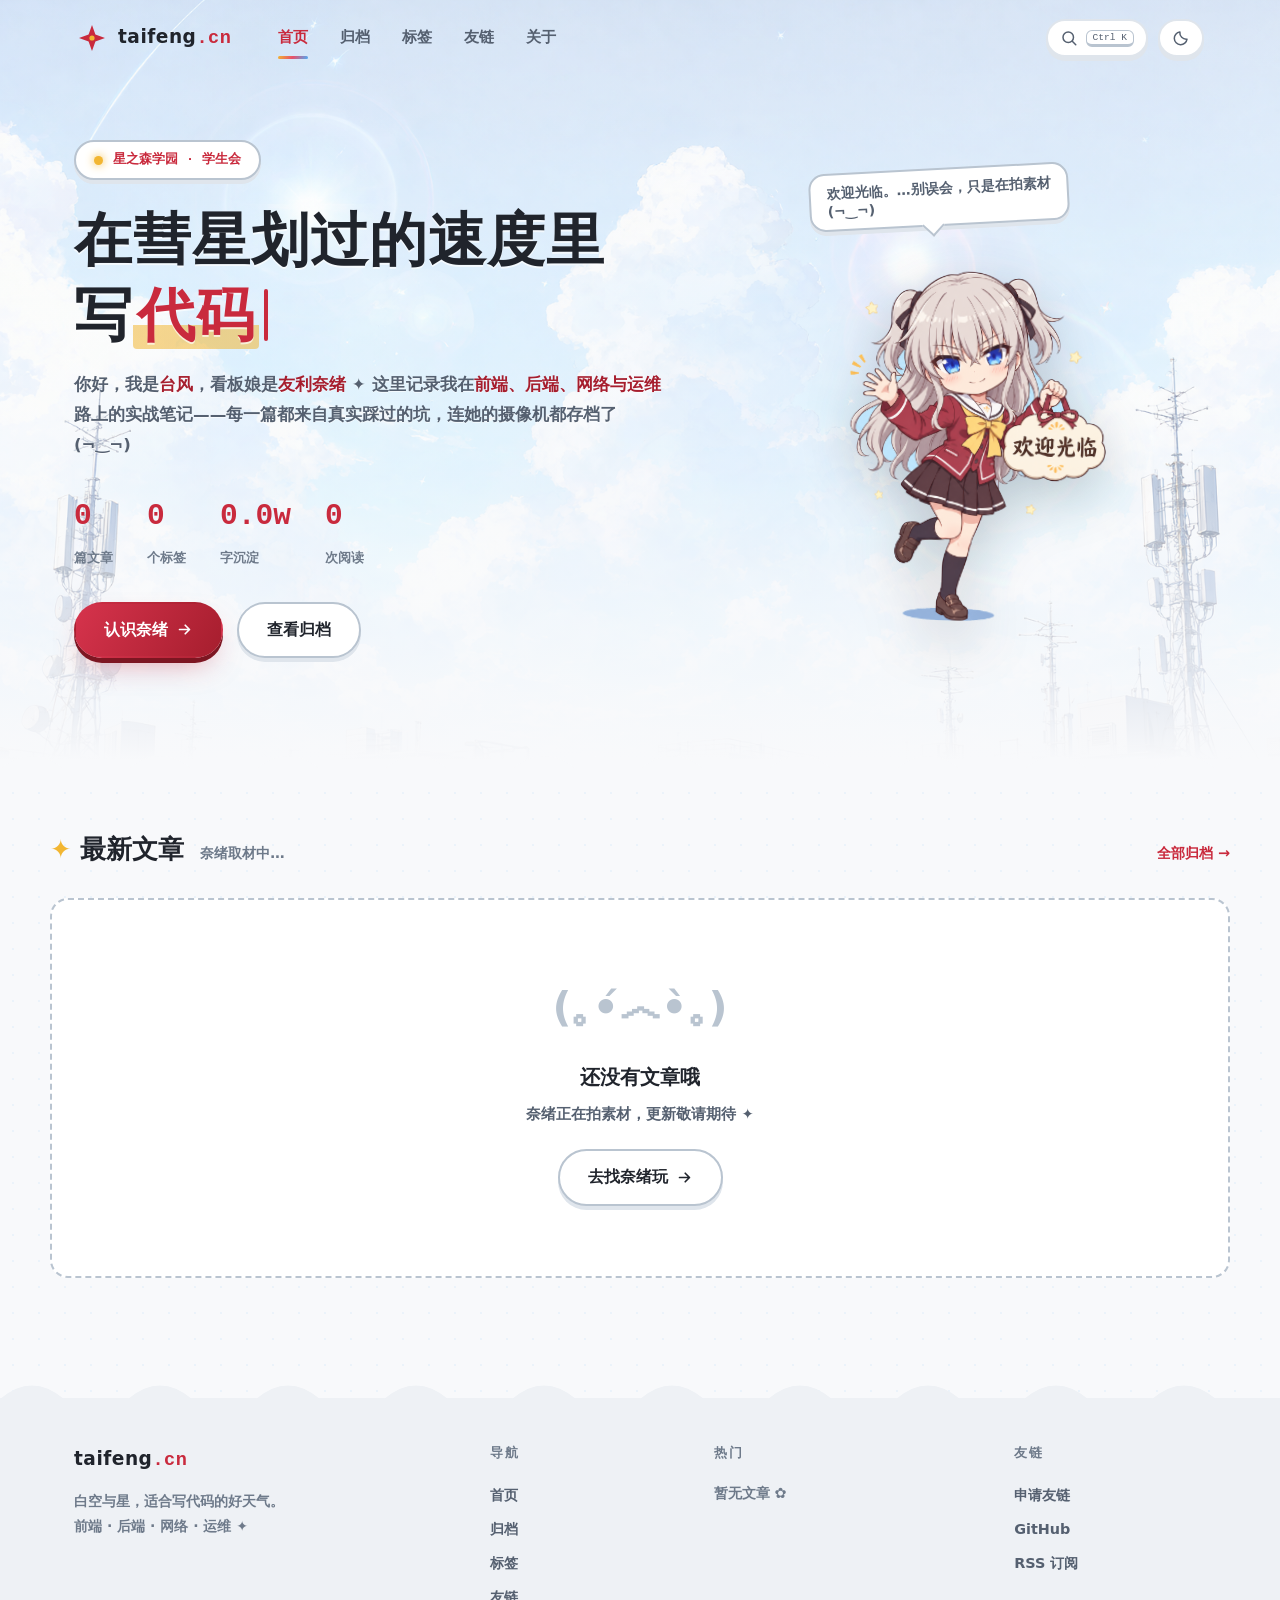
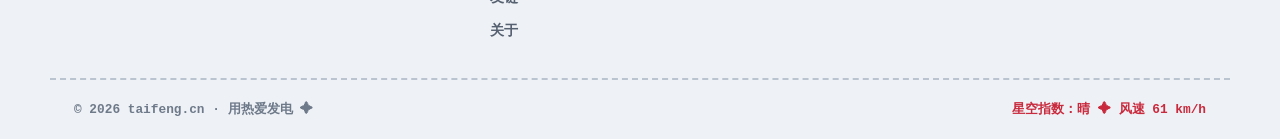
==== commit 2248945d: "Update blog name and Java learning status" ====
--- a/index.html
+++ b/index.html
@@ -3,7 +3,7 @@
 <head>
 <meta charset="UTF-8">
 <meta name="viewport" content="width=device-width, initial-scale=1.0">
-<title>台风.dev — 白空与星的技术博客</title>
+<title>taifeng.cn — 白空与星的技术博客</title>
 <meta name="description" content="台风的个人技术博客：白色为主的二次元配色，看板娘友利奈绪，前端、后端、网络与运维的实战笔记。">
 <link rel="icon" href="data:image/svg+xml,%3Csvg xmlns='http://www.w3.org/2000/svg' viewBox='0 0 32 32'%3E%3Ccircle cx='16' cy='16' r='15' fill='%23ffffff'/%3E%3Cpath d='M16 4l3 9 9 3-9 3-3 9-3-9-9-3 9-3z' fill='%23c92a3d'/%3E%3Ccircle cx='16' cy='16' r='2.4' fill='%23f2b632'/%3E%3C/svg%3E">
 <link rel="stylesheet" href="css/style.css">
@@ -19,7 +19,7 @@
         <path d="M16 3l3.4 9.6L29 16l-9.6 3.4L16 29l-3.4-9.6L3 16l9.6-3.4z" fill="currentColor"/>
         <circle cx="16" cy="16" r="2.6" fill="var(--amber)"/>
       </svg>
-      <span class="logo-text">台风<i>.dev</i></span>
+      <span class="logo-text">taifeng<i>.cn</i></span>
     </a>
     <nav class="nav-links" id="navLinks" aria-label="主导航">
       <a href="#/" data-nav="home">首页</a>
@@ -50,7 +50,7 @@
   </svg>
   <div class="footer-inner">
     <div class="footer-brand">
-      <span class="logo-text">台风<i>.dev</i></span>
+      <span class="logo-text">taifeng<i>.cn</i></span>
       <p>白空与星，适合写代码的好天气。<br>前端 · 后端 · 网络 · 运维 ✦</p>
     </div>
     <div class="footer-col">
@@ -69,7 +69,7 @@
     </div>
   </div>
   <div class="footer-base">
-    <span>© 2026 台风.dev · 用热爱发电 ✦</span>
+    <span>© 2026 taifeng.cn · 用热爱发电 ✦</span>
     <span class="footer-wind" id="footerWind">星空指数：晴</span>
   </div>
 </footer>
@@ -118,4 +118,4 @@
 <script src="js/posts.js"></script>
 <script src="js/app.js"></script>
 </body>
-</html>+</html>
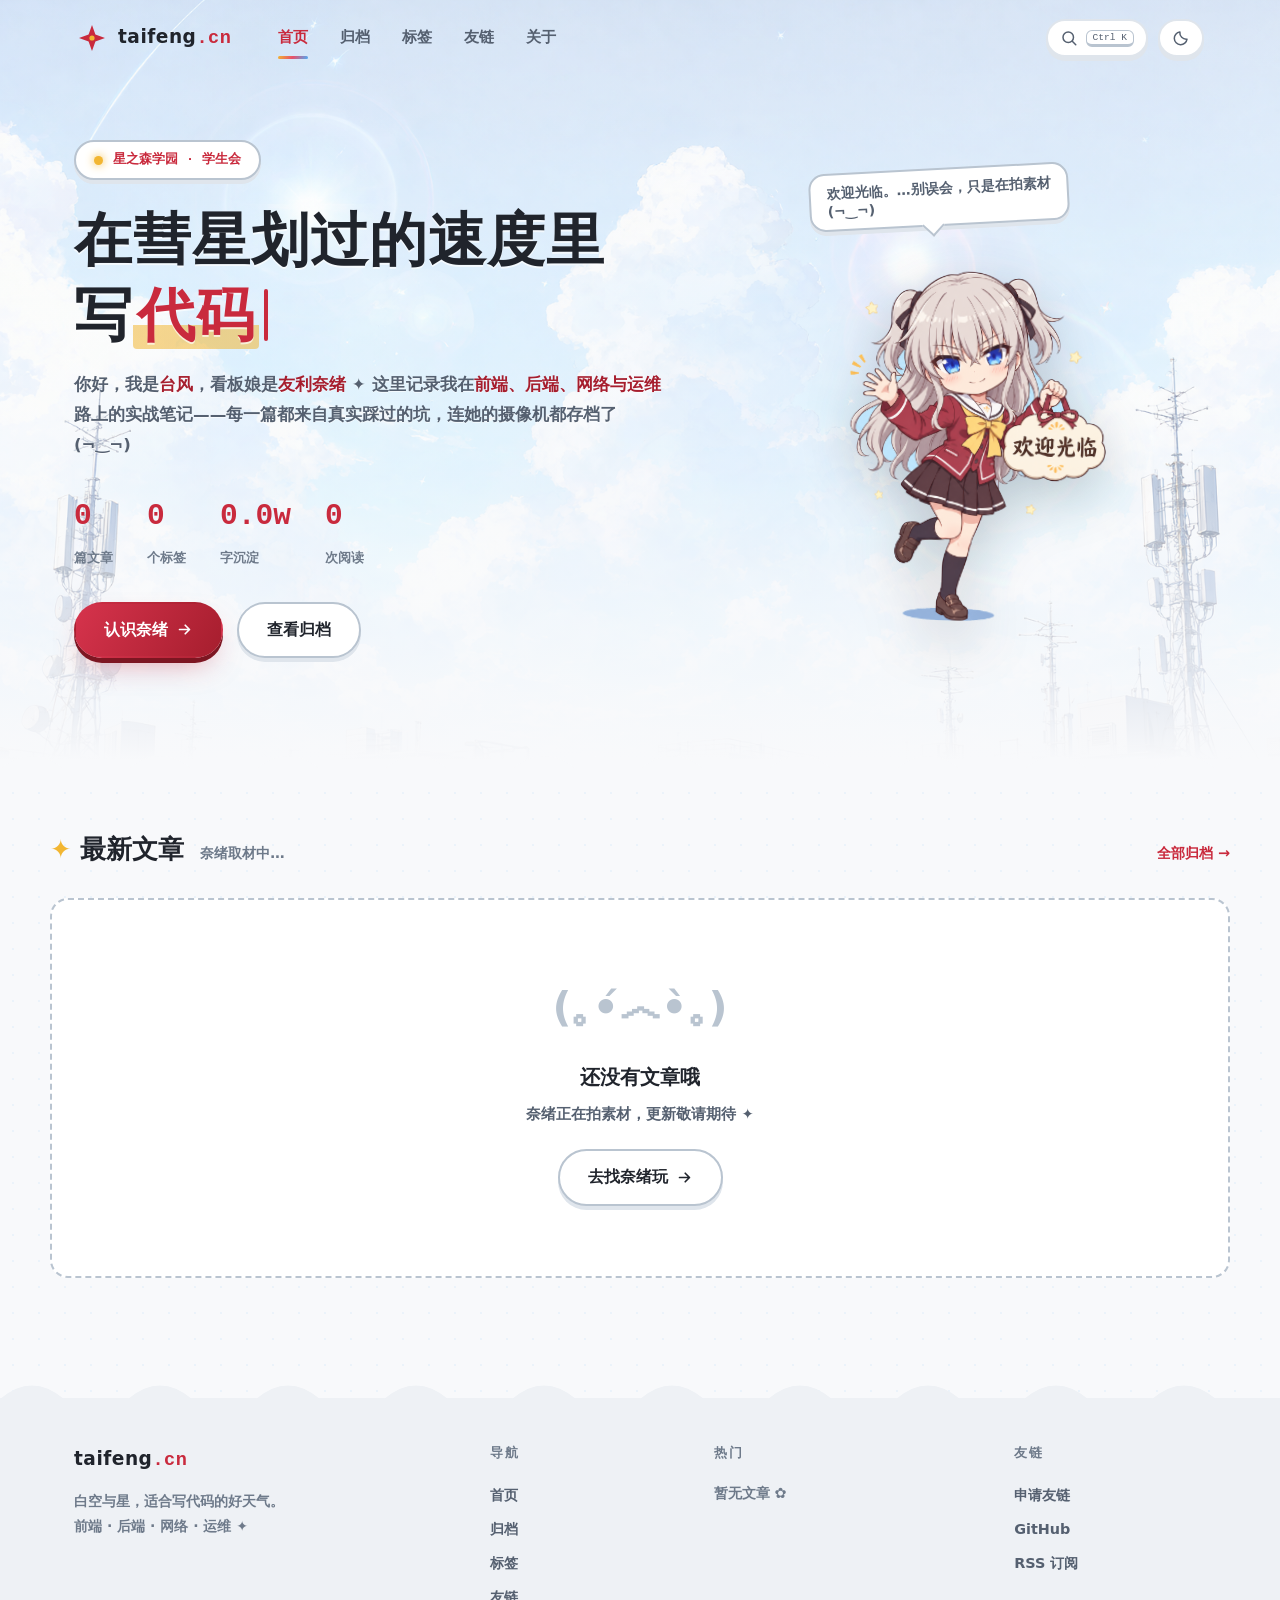
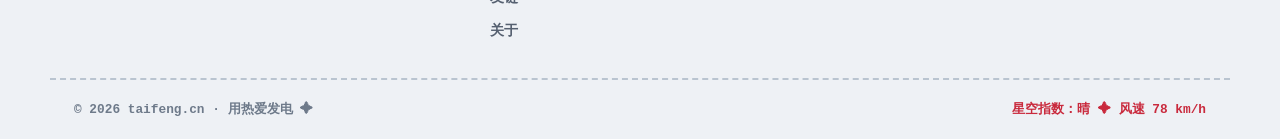
==== commit c3942b20: "Version the blog script to refresh cached copies" ====
--- a/index.html
+++ b/index.html
@@ -116,6 +116,6 @@
 </div>
 
 <script src="js/posts.js"></script>
-<script src="js/app.js"></script>
+<script src="js/app.js?v=4b58edee"></script>
 </body>
 </html>
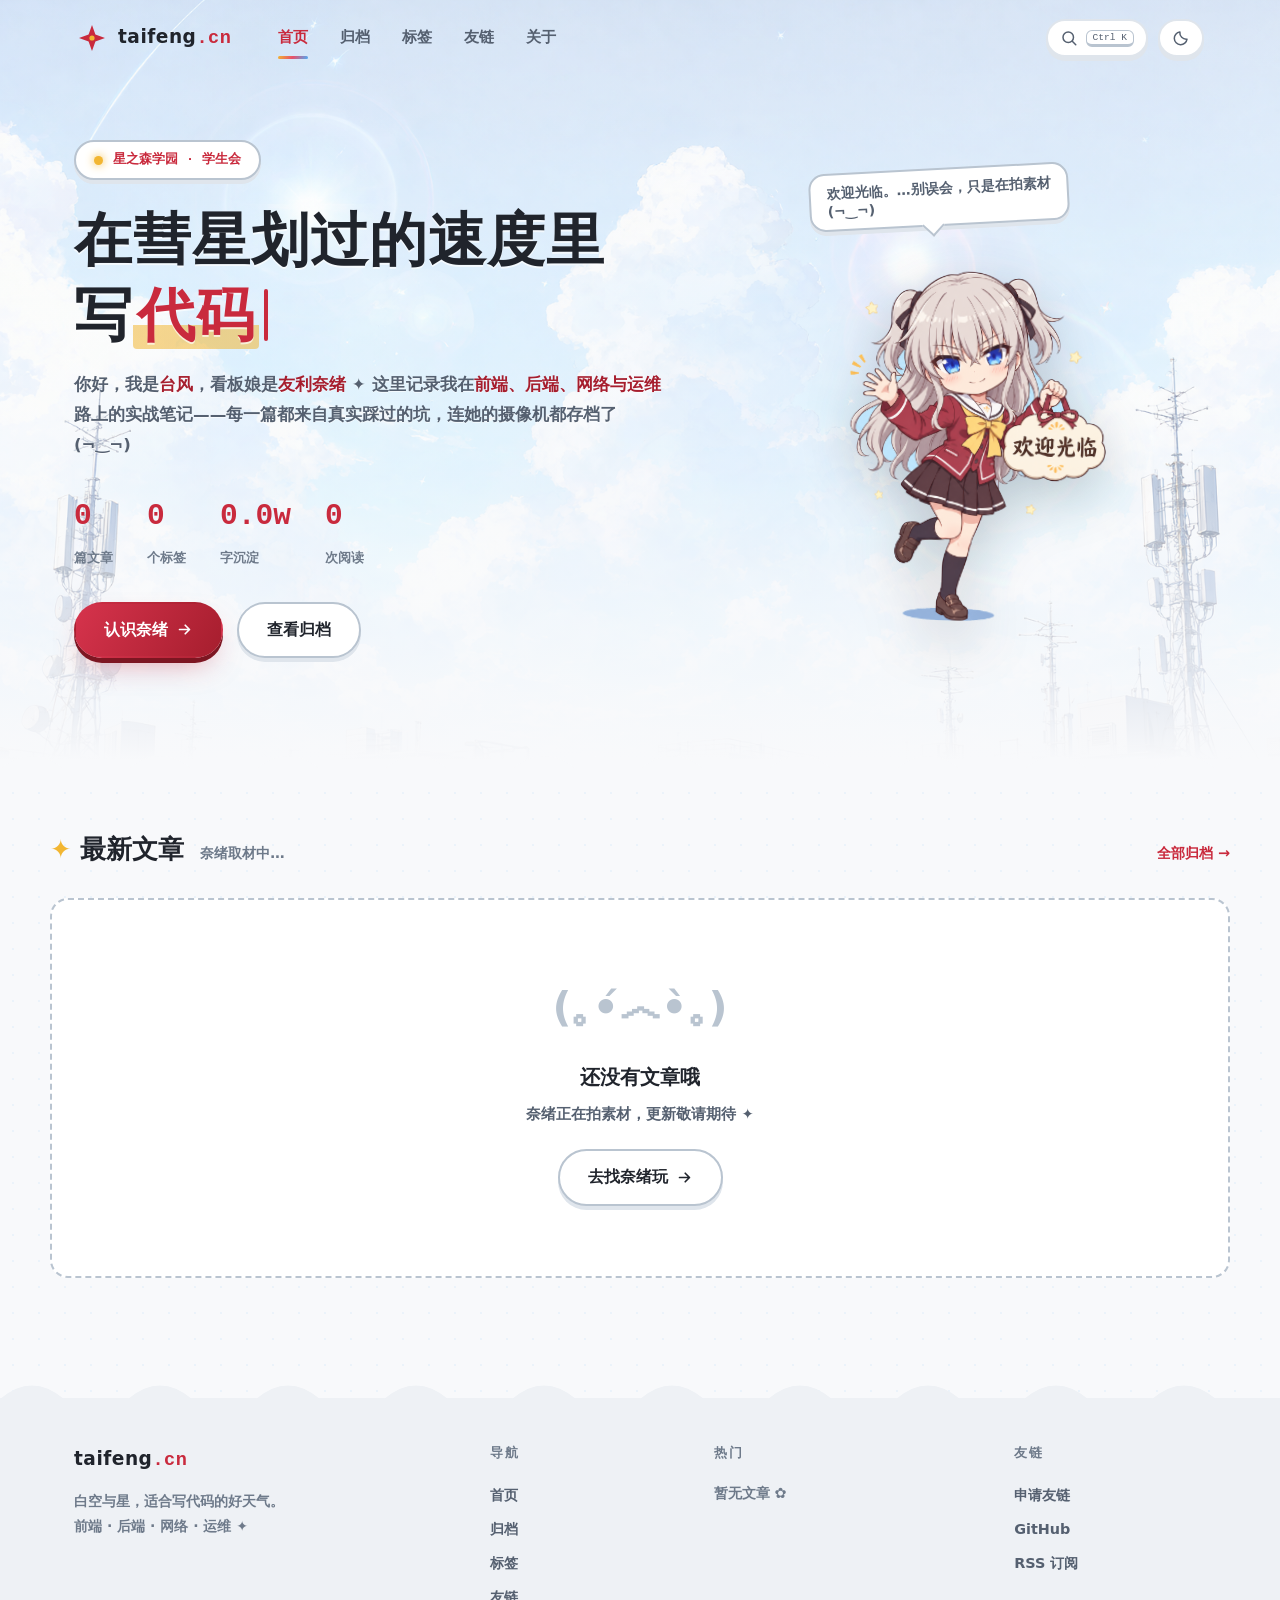
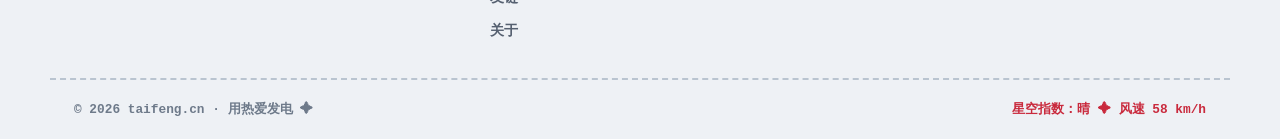
==== commit fde5c0c6: "Replace the About page introduction" ====
--- a/index.html
+++ b/index.html
@@ -116,6 +116,6 @@
 </div>
 
 <script src="js/posts.js"></script>
-<script src="js/app.js?v=4b58edee"></script>
+<script src="js/app.js?v=a73cbd94"></script>
 </body>
 </html>
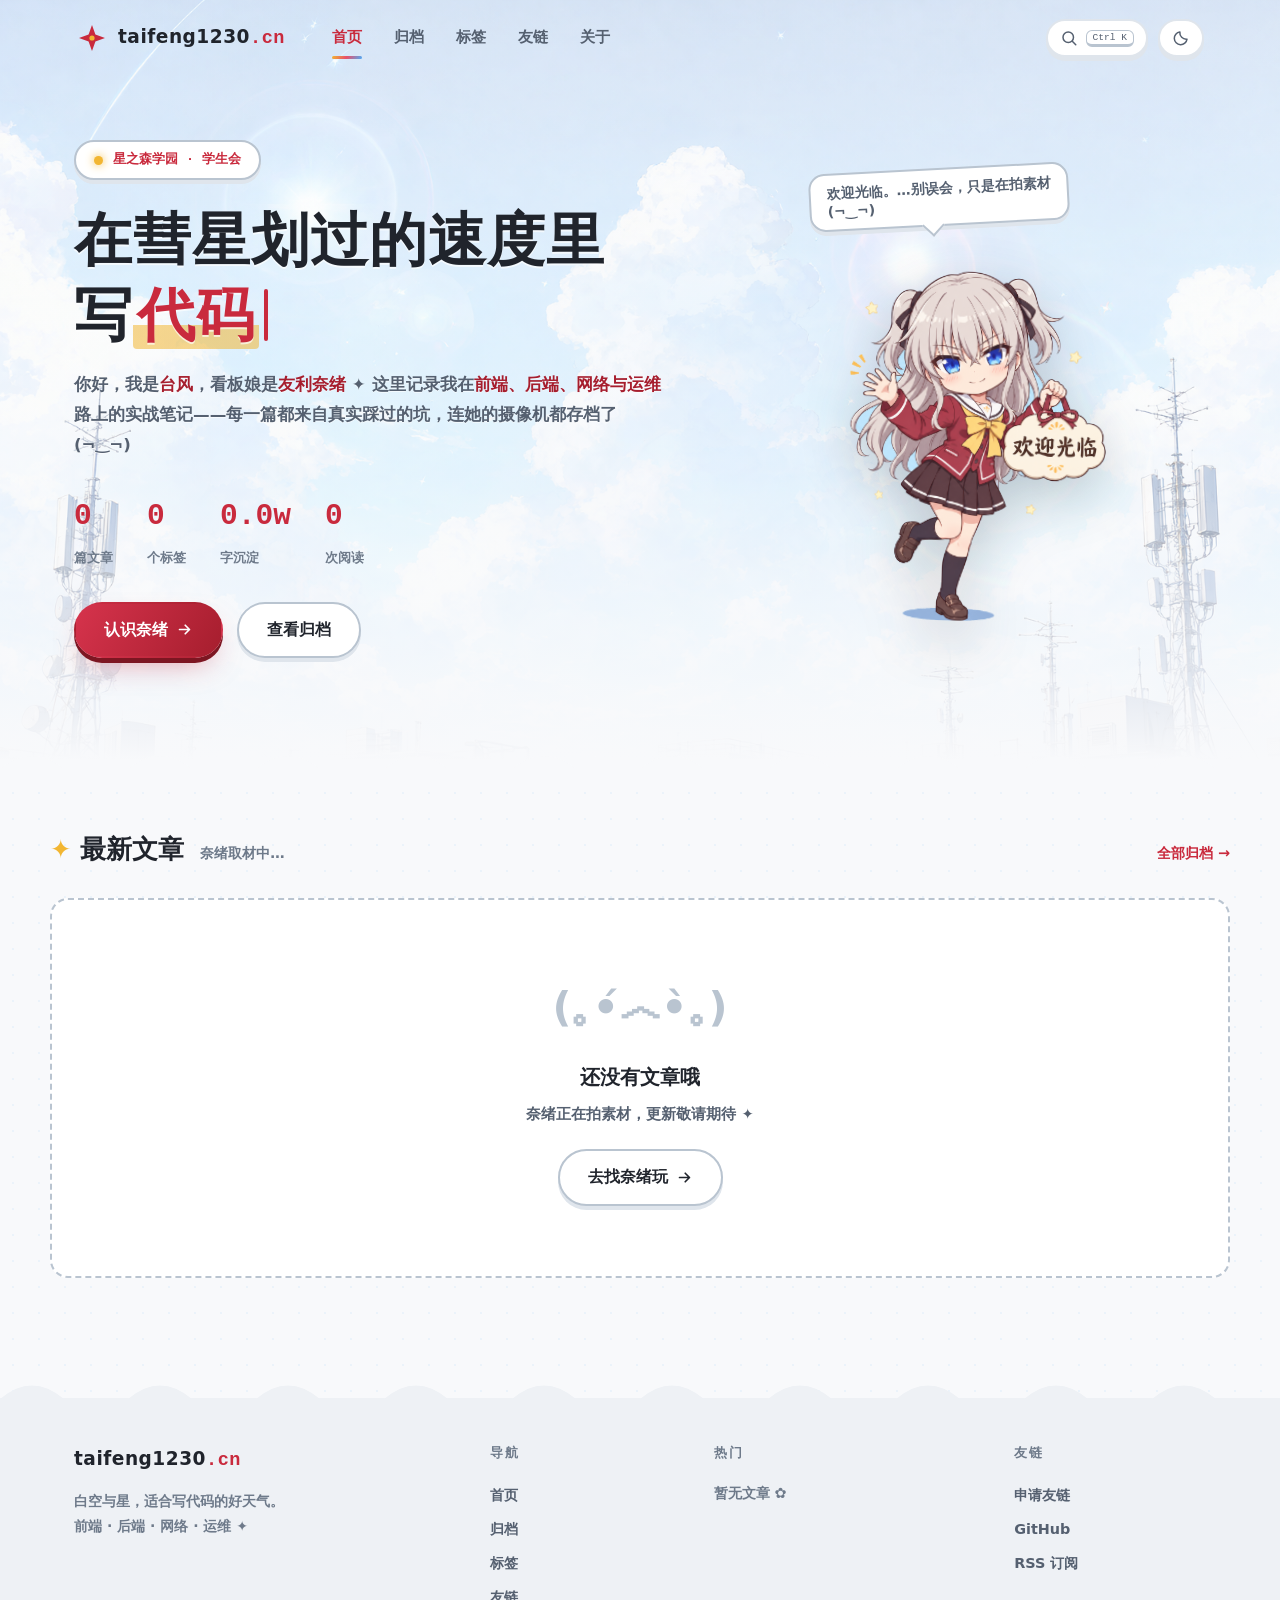
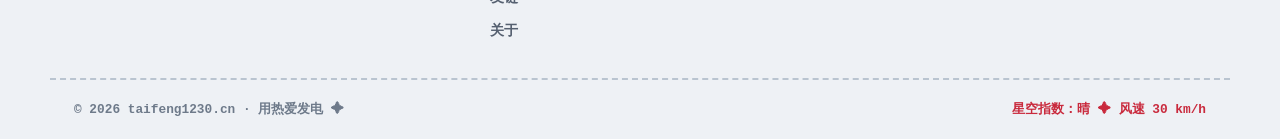
==== commit 4458c506: "Update site domain to taifeng1230.cn - Replace taifeng.cn in titles, logos, footer, RSS title and li" ====
--- a/index.html
+++ b/index.html
@@ -3,7 +3,7 @@
 <head>
 <meta charset="UTF-8">
 <meta name="viewport" content="width=device-width, initial-scale=1.0">
-<title>taifeng.cn — 白空与星的技术博客</title>
+<title>taifeng1230.cn — 白空与星的技术博客</title>
 <meta name="description" content="台风的个人技术博客：白色为主的二次元配色，看板娘友利奈绪，前端、后端、网络与运维的实战笔记。">
 <link rel="icon" href="data:image/svg+xml,%3Csvg xmlns='http://www.w3.org/2000/svg' viewBox='0 0 32 32'%3E%3Ccircle cx='16' cy='16' r='15' fill='%23ffffff'/%3E%3Cpath d='M16 4l3 9 9 3-9 3-3 9-3-9-9-3 9-3z' fill='%23c92a3d'/%3E%3Ccircle cx='16' cy='16' r='2.4' fill='%23f2b632'/%3E%3C/svg%3E">
 <link rel="stylesheet" href="css/style.css">
@@ -19,7 +19,7 @@
         <path d="M16 3l3.4 9.6L29 16l-9.6 3.4L16 29l-3.4-9.6L3 16l9.6-3.4z" fill="currentColor"/>
         <circle cx="16" cy="16" r="2.6" fill="var(--amber)"/>
       </svg>
-      <span class="logo-text">taifeng<i>.cn</i></span>
+      <span class="logo-text">taifeng1230<i>.cn</i></span>
     </a>
     <nav class="nav-links" id="navLinks" aria-label="主导航">
       <a href="#/" data-nav="home">首页</a>
@@ -50,7 +50,7 @@
   </svg>
   <div class="footer-inner">
     <div class="footer-brand">
-      <span class="logo-text">taifeng<i>.cn</i></span>
+      <span class="logo-text">taifeng1230<i>.cn</i></span>
       <p>白空与星，适合写代码的好天气。<br>前端 · 后端 · 网络 · 运维 ✦</p>
     </div>
     <div class="footer-col">
@@ -69,7 +69,7 @@
     </div>
   </div>
   <div class="footer-base">
-    <span>© 2026 taifeng.cn · 用热爱发电 ✦</span>
+    <span>© 2026 taifeng1230.cn · 用热爱发电 ✦</span>
     <span class="footer-wind" id="footerWind">星空指数：晴</span>
   </div>
 </footer>
--- a/css/style.css
+++ b/css/style.css
@@ -966,4 +966,10 @@
   .tl-item { gap: 8px; }
   .wrap, .hero-inner, .post-layout { padding-left: 16px; padding-right: 16px; }
   .back-top { right: 16px; bottom: 16px; }
+}
+
+@media (max-width: 380px) {
+  .nav-inner { gap: 8px; padding: 0 10px; }
+  .logo-mark { display: none; }
+  .logo-text { font-size: 1rem; }
 }
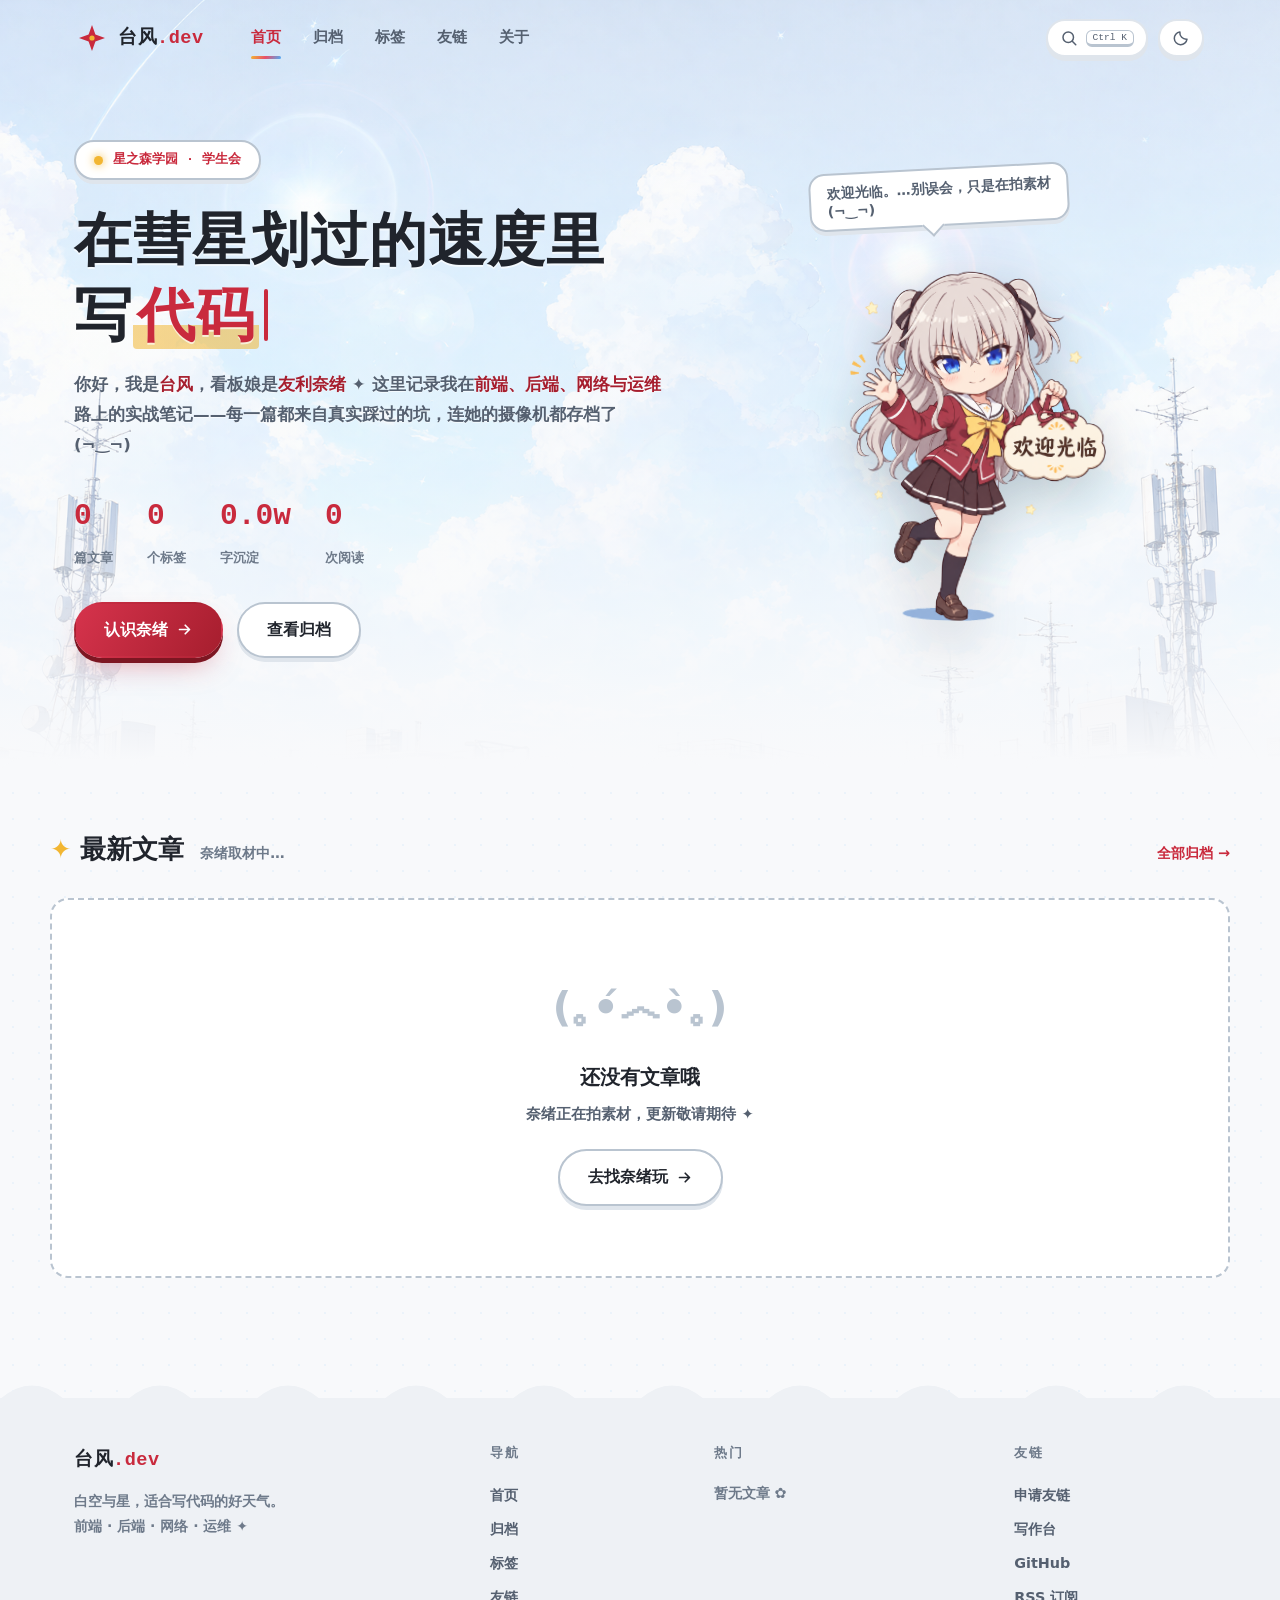
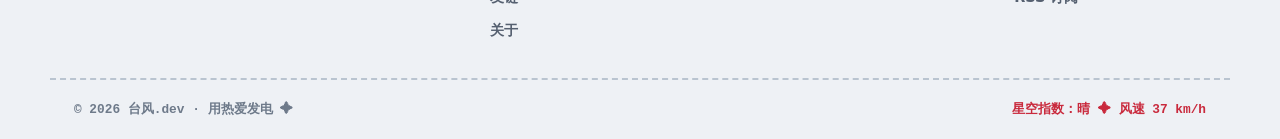
==== commit 024ec60e: "Add writing studio, static RSS feed, and RSS base for taifeng1230.cn" ====
--- a/index.html
+++ b/index.html
@@ -3,7 +3,7 @@
 <head>
 <meta charset="UTF-8">
 <meta name="viewport" content="width=device-width, initial-scale=1.0">
-<title>taifeng1230.cn — 白空与星的技术博客</title>
+<title>台风.dev — 白空与星的技术博客</title>
 <meta name="description" content="台风的个人技术博客：白色为主的二次元配色，看板娘友利奈绪，前端、后端、网络与运维的实战笔记。">
 <link rel="icon" href="data:image/svg+xml,%3Csvg xmlns='http://www.w3.org/2000/svg' viewBox='0 0 32 32'%3E%3Ccircle cx='16' cy='16' r='15' fill='%23ffffff'/%3E%3Cpath d='M16 4l3 9 9 3-9 3-3 9-3-9-9-3 9-3z' fill='%23c92a3d'/%3E%3Ccircle cx='16' cy='16' r='2.4' fill='%23f2b632'/%3E%3C/svg%3E">
 <link rel="stylesheet" href="css/style.css">
@@ -19,7 +19,7 @@
         <path d="M16 3l3.4 9.6L29 16l-9.6 3.4L16 29l-3.4-9.6L3 16l9.6-3.4z" fill="currentColor"/>
         <circle cx="16" cy="16" r="2.6" fill="var(--amber)"/>
       </svg>
-      <span class="logo-text">taifeng1230<i>.cn</i></span>
+      <span class="logo-text">台风<i>.dev</i></span>
     </a>
     <nav class="nav-links" id="navLinks" aria-label="主导航">
       <a href="#/" data-nav="home">首页</a>
@@ -50,7 +50,7 @@
   </svg>
   <div class="footer-inner">
     <div class="footer-brand">
-      <span class="logo-text">taifeng1230<i>.cn</i></span>
+      <span class="logo-text">台风<i>.dev</i></span>
       <p>白空与星，适合写代码的好天气。<br>前端 · 后端 · 网络 · 运维 ✦</p>
     </div>
     <div class="footer-col">
@@ -64,12 +64,13 @@
     <div class="footer-col">
       <h4>友链</h4>
       <a href="#/links">申请友链</a>
+      <a href="editor.html" target="_blank" rel="noopener">写作台</a>
       <a href="https://github.com/taifeng1230" target="_blank" rel="noopener">GitHub</a>
       <a href="#" id="footerRss">RSS 订阅</a>
     </div>
   </div>
   <div class="footer-base">
-    <span>© 2026 taifeng1230.cn · 用热爱发电 ✦</span>
+    <span>© 2026 台风.dev · 用热爱发电 ✦</span>
     <span class="footer-wind" id="footerWind">星空指数：晴</span>
   </div>
 </footer>
@@ -116,6 +117,6 @@
 </div>
 
 <script src="js/posts.js"></script>
-<script src="js/app.js?v=a73cbd94"></script>
+<script src="js/app.js"></script>
 </body>
-</html>
+</html>
--- a/css/style.css
+++ b/css/style.css
@@ -968,8 +968,45 @@
   .back-top { right: 16px; bottom: 16px; }
 }
 
-@media (max-width: 380px) {
-  .nav-inner { gap: 8px; padding: 0 10px; }
-  .logo-mark { display: none; }
-  .logo-text { font-size: 1rem; }
+/* ============ 写作台（editor.html） ============ */
+.studio-body { max-width: 1420px; margin: 0 auto; padding: 26px 24px 70px; }
+.studio-nav { display: flex; justify-content: space-between; align-items: center; gap: 14px; flex-wrap: wrap; margin-bottom: 24px; }
+.logo-sub { color: var(--faint); font-weight: 800; font-size: .82rem; margin-left: 10px; border-left: 2px solid var(--line); padding-left: 10px; }
+.studio-actions { display: flex; gap: 10px; align-items: center; }
+.studio-head h1 { font-size: 1.9rem; font-weight: 900; }
+.studio-head p { color: var(--muted); font-size: .92rem; font-weight: 600; margin-top: 6px; }
+.studio-head b { color: var(--brand-deep); }
+.studio-grid { display: grid; grid-template-columns: 1.05fr .95fr; gap: 24px; align-items: start; margin-top: 20px; }
+.studio-form { display: flex; flex-direction: column; gap: 8px; }
+.studio-form label { font-size: .8rem; font-weight: 800; color: var(--muted); margin-top: 8px; }
+.studio-form input, .studio-form textarea {
+  width: 100%; padding: 10px 14px; border-radius: 12px;
+  border: 2px solid var(--line); background: var(--bg); color: var(--ink);
+  font-family: inherit; font-size: .92rem; font-weight: 600; outline: none;
+  transition: border-color .2s;
+}
+.studio-form input:focus, .studio-form textarea:focus { border-color: var(--sky); }
+.studio-form .invalid { border-color: var(--red) !important; }
+.studio-form textarea { resize: vertical; }
+#eBody { min-height: 300px; font-family: var(--mono); font-size: .85rem; line-height: 1.75; }
+.studio-row { display: grid; grid-template-columns: 1fr 200px; gap: 12px; }
+.studio-row > div { display: flex; flex-direction: column; gap: 6px; }
+.studio-tags { display: flex; gap: 8px; flex-wrap: wrap; margin-top: 2px; }
+.studio-tags .chip { padding: 4px 13px; font-size: .78rem; box-shadow: 0 2px 0 var(--line); }
+.studio-meta { display: flex; justify-content: space-between; color: var(--faint); font-size: .76rem; font-weight: 700; font-family: var(--mono); margin-top: 2px; }
+.studio-actions-row { display: flex; gap: 12px; margin-top: 12px; flex-wrap: wrap; }
+.studio-side { display: flex; flex-direction: column; gap: 18px; }
+.studio-preview { max-height: 480px; overflow: auto; font-size: .95rem; padding-right: 4px; }
+.studio-preview h2 { font-size: 1.25rem; margin: 1em 0 .6em; }
+.studio-preview .code-block { margin-bottom: 1em; }
+#outputPanel .code-block pre { max-height: 320px; overflow: auto; }
+#snippet { white-space: pre-wrap; word-break: break-word; font-size: .76rem; }
+@media (max-width: 1024px) {
+  .studio-grid { grid-template-columns: 1fr; }
+  .studio-preview { max-height: none; }
+}
+@media (max-width: 720px) {
+  .studio-body { padding: 18px 14px 50px; }
+  .studio-row { grid-template-columns: 1fr; }
+  .studio-actions-row .btn { flex: 1 1 100%; justify-content: center; }
 }
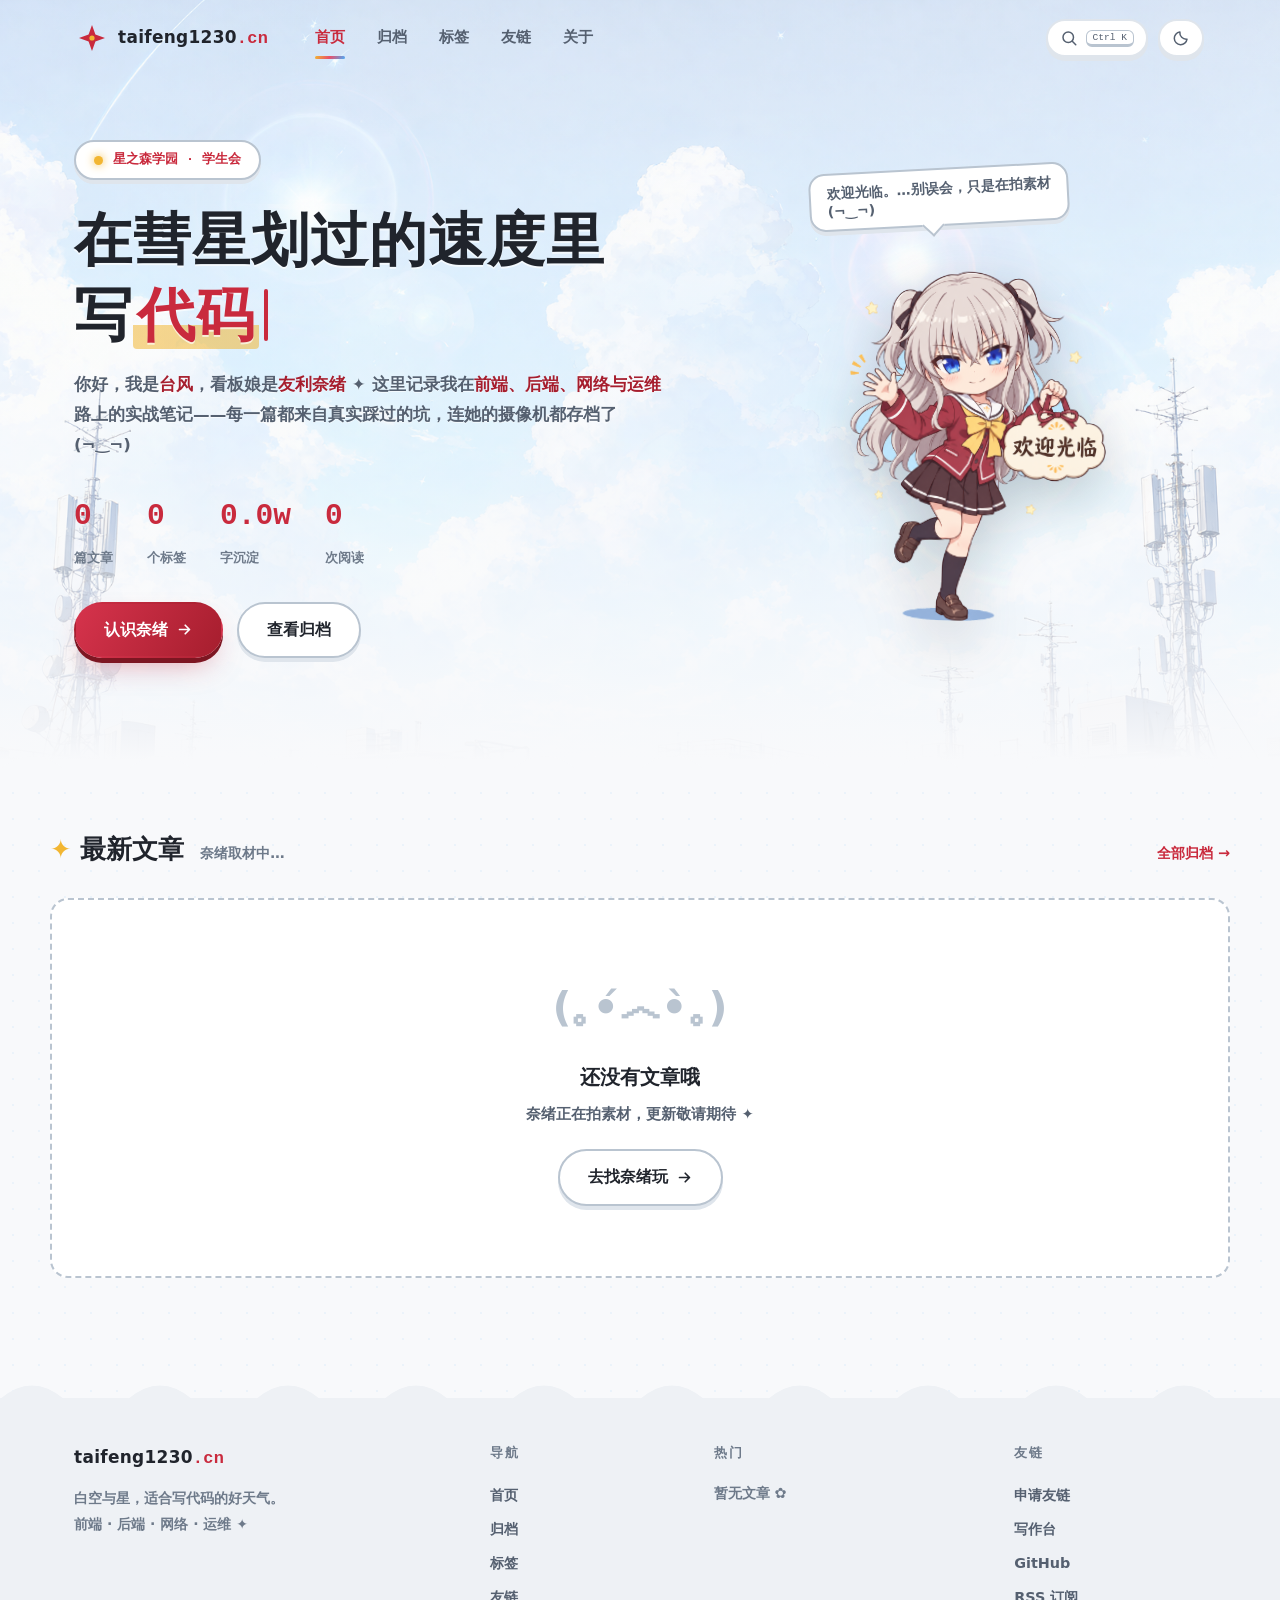
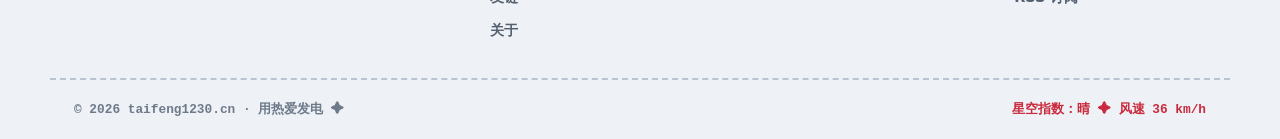
==== commit d9d37ec4: "Rename site brand to taifeng1230.cn" ====
--- a/index.html
+++ b/index.html
@@ -3,7 +3,7 @@
 <head>
 <meta charset="UTF-8">
 <meta name="viewport" content="width=device-width, initial-scale=1.0">
-<title>台风.dev — 白空与星的技术博客</title>
+<title>taifeng1230.cn — 白空与星的技术博客</title>
 <meta name="description" content="台风的个人技术博客：白色为主的二次元配色，看板娘友利奈绪，前端、后端、网络与运维的实战笔记。">
 <link rel="icon" href="data:image/svg+xml,%3Csvg xmlns='http://www.w3.org/2000/svg' viewBox='0 0 32 32'%3E%3Ccircle cx='16' cy='16' r='15' fill='%23ffffff'/%3E%3Cpath d='M16 4l3 9 9 3-9 3-3 9-3-9-9-3 9-3z' fill='%23c92a3d'/%3E%3Ccircle cx='16' cy='16' r='2.4' fill='%23f2b632'/%3E%3C/svg%3E">
 <link rel="stylesheet" href="css/style.css">
@@ -19,7 +19,7 @@
         <path d="M16 3l3.4 9.6L29 16l-9.6 3.4L16 29l-3.4-9.6L3 16l9.6-3.4z" fill="currentColor"/>
         <circle cx="16" cy="16" r="2.6" fill="var(--amber)"/>
       </svg>
-      <span class="logo-text">台风<i>.dev</i></span>
+      <span class="logo-text">taifeng1230<i>.cn</i></span>
     </a>
     <nav class="nav-links" id="navLinks" aria-label="主导航">
       <a href="#/" data-nav="home">首页</a>
@@ -50,7 +50,7 @@
   </svg>
   <div class="footer-inner">
     <div class="footer-brand">
-      <span class="logo-text">台风<i>.dev</i></span>
+      <span class="logo-text">taifeng1230<i>.cn</i></span>
       <p>白空与星，适合写代码的好天气。<br>前端 · 后端 · 网络 · 运维 ✦</p>
     </div>
     <div class="footer-col">
@@ -70,7 +70,7 @@
     </div>
   </div>
   <div class="footer-base">
-    <span>© 2026 台风.dev · 用热爱发电 ✦</span>
+    <span>© 2026 taifeng1230.cn · 用热爱发电 ✦</span>
     <span class="footer-wind" id="footerWind">星空指数：晴</span>
   </div>
 </footer>
--- a/css/style.css
+++ b/css/style.css
@@ -1,5 +1,5 @@
 /* ============================================================
-   台风.dev · 白空与星 — 白色为主的二次元配色
+   taifeng1230.cn · 白空与星 — 白色为主的二次元配色
    取色自友利奈绪：星之森制服绯红 × 领结琥珀 × 瞳色钴蓝 × 银发冷灰
    昼：白空（white-dominant）  夜：星空（Charlotte 星夜）
    ============================================================ */
@@ -171,7 +171,7 @@
 .logo { display: flex; align-items: center; gap: 10px; color: var(--brand-deep); }
 .logo-mark { width: 32px; height: 32px; animation: spin-slow 18s linear infinite; }
 @keyframes spin-slow { to { transform: rotate(360deg); } }
-.logo-text { font-weight: 900; font-size: 1.16rem; color: var(--ink); letter-spacing: .5px; }
+.logo-text { font-weight: 900; font-size: 1.06rem; color: var(--ink); letter-spacing: .3px; }
 .logo-text i { font-style: normal; color: var(--brand-deep); font-family: var(--mono); }
 
 .nav-links { position: relative; display: flex; gap: 2px; margin-left: 6px; }
@@ -924,6 +924,7 @@
 @media (max-width: 720px) {
   :root { --nav-h: 68px; }
   .nav-inner { gap: 10px; padding: 0 14px; }
+  .logo-text { font-size: .95rem; letter-spacing: 0; }
   .nav.scrolled .nav-inner { max-width: calc(100% - 16px); margin: 8px auto; padding: 0 14px; }
   .search-trigger kbd { display: none; }
   .menu-btn { display: flex; }
